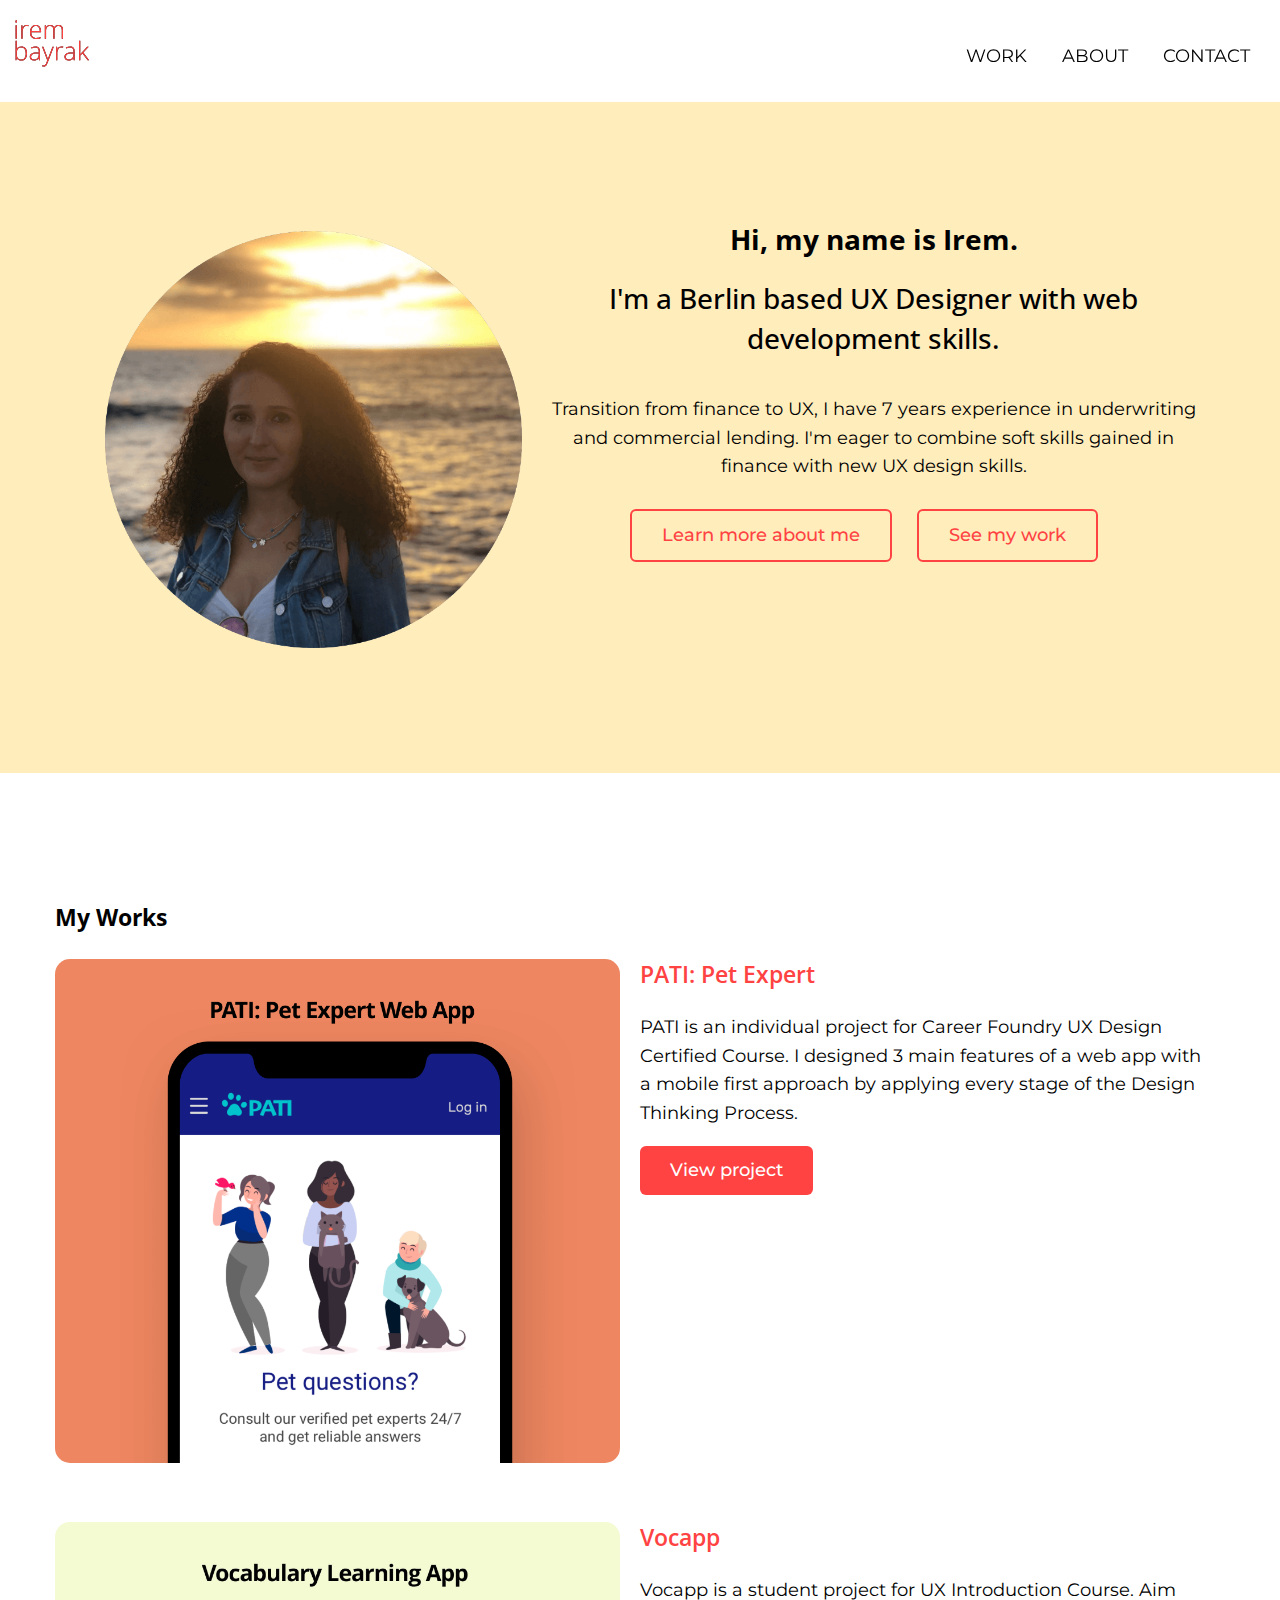
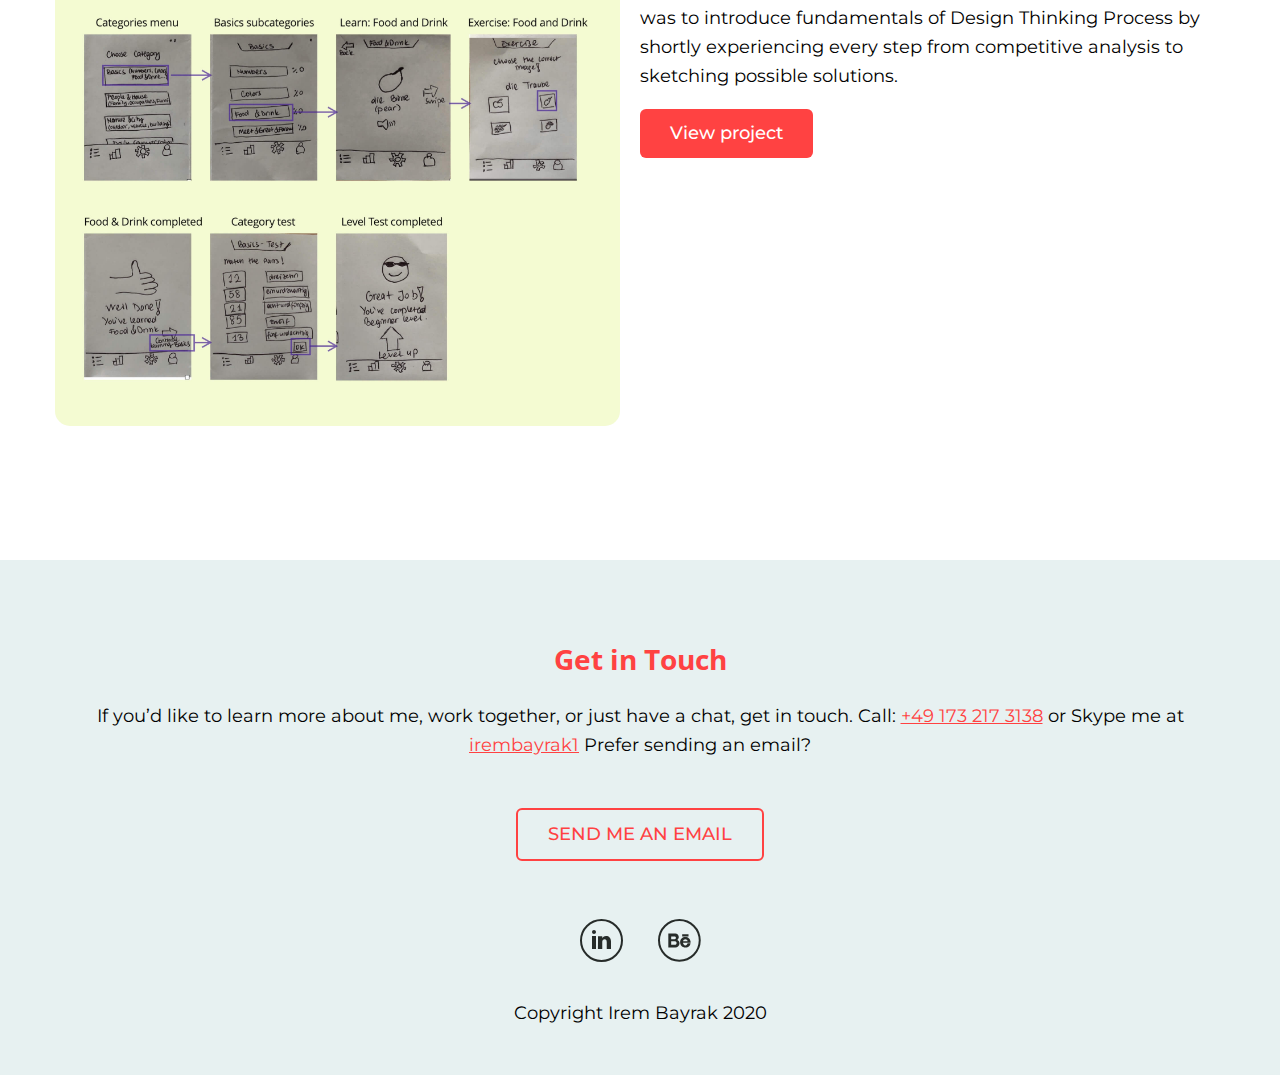
==== index.html @ acdd43b9 "copied files" ====
<!DOCTYPE html>
<html lang="en" dir="ltr">

<head>
  <meta charset="utf-8">
  <meta name="viewport" content="width=device-width, initial-scale=1">
  <title>IremBayrak UX/UI Designer Berlin</title>
  <link rel="stylesheet" type="text/css" href="css/normalize.css">
  <link rel="stylesheet" type="text/css" href="css/style.css">
  <link href="https://fonts.googleapis.com/css2?family=Montserrat:wght@400;500;600;700&family=Open+Sans:wght@400;600;700&display=swap" rel="stylesheet">
</head>

<body>
  <header id="header">
    <div class="container">
      <div class="navtoggle" id="myNavtoggle">
        <a href="index.html">
          <img class="logo" src="img/logo.svg" alt="Irem Bayrak">
        </a>
        <nav>
          <ul class="pullUp">
            <li><a href="index.html#work-section">Work</a></li>
            <li><a href="about.html">About</a></li>
            <li><a href="#contact" onclick="menuToggle()">Contact</a></li>
            <li class="hamburger" id="hamburger-1"><a href="javascript:void(0);" class="icon" onclick="menuToggle()">
                <span class="line"></span>
                <span class="line"></span>
                <span class="line"></span></a></li>
          </ul>
        </nav>
      </div>
    </div>
  </header>

  <main id="index">
    <!-- hero section -->
    <div id="hero">
      <div class="container">
        <div class="row">
          <div class="col-md-6 col-lg-5 col-xl-5">
            <img src="img/irembayrak.png" class="iremmainpage" alt="My Image">
          </div>
          <div class="row">
            <div class="col-md-6 col-lg-7 col-xl-7">
              <h1>Hi, my name is Irem. <span>I'm a Berlin based UX Designer with web development skills.</span></h1>
              <p> Transition from finance to UX, I have 7 years experience in underwriting and commercial lending. I'm eager to combine soft skills gained in finance with new UX design skills.</p>
              <div class=links>
                <a href="about.html" class="button links">Learn more about me</a>
                <a href="#work" class="button links">See my work</a>
              </div>
            </div>
          </div>
        </div>
      </div>
    </div>
    <!-- my works section -->
    <div id="work">
      <div class="container">
        <div id="work-section" class="anchor">
  <a name="target">&nbsp</a>
</div>
        <h2>My Works</h2>
        <div class="row">
          <div class="col-md-6 col-lg-6 col-xl-6">
            <a href="pati.html">
              <img src="img/pati/pati-mainpage.png" class="projectsmainpage" alt="PATI Project Image">
            </a>
          </div>
          <div class="col-md-6 col-lg-6 col-xl-6">
            <h3>PATI: Pet Expert</h3>
            <p>PATI is an individual project for Career Foundry UX Design Certified Course. I designed 3 main features of a web app with a mobile first approach by applying every stage of the Design Thinking Process.</p>
            <a href="pati.html" class="button">View project</a>
          </div>
        </div>
        <div class="row">
          <div class="col-md-6 col-lg-6 col-xl-6">
              <a href="vocapp.html" id="vocapp">
                <img src="img/vocapp/vocapp-mainpage.jpg" class="projectsmainpage" alt="Vocapp Image">
              </a>
          </div>
          <div class="col-md-6 col-lg-6 col-xl-6">
            <h3>Vocapp</h3>
            <p>Vocapp is a student project for UX Introduction Course. Aim was to introduce fundamentals of Design Thinking Process by shortly experiencing every step from competitive analysis to sketching possible solutions.</p>
            <a href="vocapp.html" class="button">View project</a>
          </div>
        </div>
      </div>
    </div>

  </main>

  <footer id="contact">
    <div class="container">
      <h2>Get in Touch</h2>
    </div>
    <div class="section">
      <div class="container">
        <p>
          If you’d like to learn more about me, work together, or just have a chat, get in touch.
          Call: <a href="tel:+491732173138">+49 173 217 3138</a> or Skype me at <a href="skype:irembayrak1">irembayrak1</a> Prefer sending an email?
        </p>
      </div>
    </div>
    <div class="section">
      <div class="container">
        <a href="mailto:irembayrak1@gmail.com" class="button contact">Send me an email</a>
      </div>
    </div>
    <div class="section">
      <div class="container">
        <ul>
          <li class="smicon"> <a href="https://www.linkedin.com/in/irembayrak/" target="_blank">
              <svg width="43px" height="43px" viewBox="0 0 43 43" version="1.1" xmlns="http://www.w3.org/2000/svg" xmlns:xlink="http://www.w3.org/1999/xlink">
                <!-- Generator: Sketch 64 (93537) - https://sketch.com -->
                <title>Group</title>
                <desc>Created with Sketch.</desc>
                <g id="website" stroke="none" stroke-width="1" fill="none" fill-rule="evenodd">
                  <g id="Mobile-home" transform="translate(-40.000000, -1422.000000)">
                    <rect id="Rectangle" fill="#E7F1F1" x="0" y="1234" width="320" height="310"></rect>
                    <g id="Group" transform="translate(41.000000, 1423.000000)">
                      <path d="M20.5,41 C9.17818769,41 0,31.8218123 0,20.5 C0,9.17818769 9.17818769,0 20.5,0 C31.8218123,0 41,9.17818769 41,20.5 C41,31.8218123 31.8218123,41 20.5,41 Z" id="Stroke-23" stroke="#272C2A" stroke-width="2"></path>
                      <path
                        d="M15,12 C15,13.1044776 14.1041266,14 12.9997739,14 C11.8958734,14 11,13.1044776 11,12 C11,10.8955224 11.8958734,10 12.9997739,10 C14.1041266,10 15,10.8955224 15,12 Z M11,29 L15,29 L15,16 L11,16 L11,29 Z M30,21.7161063 L30,29 L25.7413622,29 L25.7413622,22.2042885 C25.7413622,20.4978633 25.1266112,19.3327157 23.5842804,19.3327157 C22.4078255,19.3327157 21.7087941,20.1173467 21.3999314,20.876905 C21.287888,21.1482812 21.2591336,21.5253564 21.2591336,21.9063646 L21.2591336,29 L17,29 C17,29 17.0570132,17.4901108 17,16.2984155 L21.2591336,16.2984155 L21.2591336,18.0982491 C21.2502097,18.1129978 21.2383113,18.1262716 21.2303791,18.1400371 L21.2591336,18.1400371 L21.2591336,18.0982491 C21.8252994,17.2344666 22.8346808,16 25.0968652,16 C27.8989398,16 30,17.8155656 30,21.7161063 L30,21.7161063 Z"
                        id="in" fill="#272C2A"></path>
                    </g>
                  </g>
                </g>
              </svg>
            </a></li>
          <li class="smicon"> <a href="https://www.behance.net/rembayrak" target="_blank">
              <svg width="43px" height="43px" viewBox="0 0 43 43" version="1.1" xmlns="http://www.w3.org/2000/svg" xmlns:xlink="http://www.w3.org/1999/xlink">
                <!-- Generator: Sketch 64 (93537) - https://sketch.com -->
                <title>Group 3</title>
                <desc>Created with Sketch.</desc>
                <g id="website1" stroke="none" stroke-width="1" fill="none" fill-rule="evenodd">
                  <g id="Mobile-home1" transform="translate(-139.000000, -1422.000000)">
                    <rect id="Rectangle1" fill="#E7F1F1" x="0" y="1234" width="320" height="310"></rect>
                    <g id="Group-3" transform="translate(140.000000, 1423.000000)">
                      <path
                        d="M20.3660349,40.7320698 L20.3660349,40.7320698 C9.1182093,40.7320698 -3.19744231e-14,31.6143372 -3.19744231e-14,20.3665116 L-3.19744231e-14,20.3660349 C-3.19744231e-14,9.1182093 9.1182093,-4.26325641e-14 20.3665116,-4.26325641e-14 C31.6133837,-4.26325641e-14 40.731593,9.1182093 40.731593,20.3655581 L40.731593,20.3660349 C40.731593,31.6138605 31.6133837,40.7320698 20.3660349,40.7320698 Z"
                        id="Stroke-27" stroke="#272C2A" stroke-width="2"></path>
                      <path
                        d="M23.2760814,16.459593 C23.2274535,16.459593 23.1878837,16.4195465 23.1878837,16.3704419 L23.1878837,14.3652558 C23.1878837,14.3156744 23.2274535,14.2765814 23.2760814,14.2765814 L29.4303721,14.2765814 C29.479,14.2765814 29.5190465,14.3156744 29.5190465,14.3652558 L29.5190465,16.3704419 C29.5190465,16.4195465 29.479,16.459593 29.4303721,16.459593 L23.2760814,16.459593 Z M12.180814,19.148907 L15.5900116,19.148907 C15.9957209,19.148907 16.3766395,18.966314 16.6350349,18.6488023 C16.892,18.3327209 16.9911628,17.9222442 16.9077326,17.5203488 C16.7790116,16.9053488 16.1978605,16.459593 15.5237442,16.459593 L12.180814,16.459593 L12.180814,19.148907 Z M12.180814,24.6886744 L15.9337442,24.6886744 C16.3938023,24.6886744 16.8414651,24.4989302 17.1627907,24.1671163 C17.4736279,23.8457907 17.6376279,23.4286395 17.6233256,22.9924186 C17.5708837,21.3929419 15.9203953,21.3123721 15.5900116,21.3123721 L12.180814,21.3123721 L12.180814,24.6886744 Z M9.39805814,27.5596279 C9.34895349,27.5596279 9.30938372,27.5195814 9.30938372,27.4709535 L9.30938372,13.6768372 C9.30938372,13.6282093 9.34895349,13.5881628 9.39805814,13.5881628 L16.2979767,13.5881628 C18.2330814,13.5881628 19.8077674,15.1709535 19.8077674,17.1160698 C19.8077674,18.2435698 19.2561744,19.311 18.3322442,19.9731977 L18.2240233,20.0504302 L18.3465465,20.1023953 C19.6642674,20.6630465 20.5157326,21.9359535 20.5157326,23.3447326 C20.5157326,25.6683837 18.6235349,27.5596279 16.2984535,27.5596279 L9.39805814,27.5596279 Z M26.3634767,19.2485465 C25.2350233,19.2485465 24.3392209,20.0022791 24.1342209,21.1245349 L24.1180116,21.2122558 L28.5851047,21.2122558 L28.5660349,21.1216744 C28.3238488,19.9841628 27.4595116,19.2485465 26.3634767,19.2485465 Z M26.3634767,27.5596279 C23.3151744,27.5596279 21.1030814,25.3489651 21.1030814,22.3025698 C21.1030814,19.2685698 23.3151744,17.0669651 26.3634767,17.0669651 C29.398907,17.0669651 31.6024186,19.2685698 31.6024186,22.3025698 L31.6024186,22.7073256 L23.9778488,22.7073256 L23.9859535,22.7893256 C24.1346977,24.2891628 25.134907,25.3775698 26.3634767,25.3775698 C27.5157674,25.3775698 28.3057326,24.6629302 28.5879651,23.3642791 C28.5970233,23.3228023 28.6318256,23.2941977 28.6733023,23.2941977 L31.4055233,23.2941977 C31.4322209,23.2941977 31.4570116,23.306593 31.4741744,23.3275698 C31.491814,23.3490233 31.4984884,23.3757209 31.4927674,23.4024186 C31.1046977,25.298907 29.8994884,27.5596279 26.3634767,27.5596279 L26.3634767,27.5596279 Z"
                        id="Fill-28" fill="#272C2A"></path>
                    </g>
                  </g>
                </g>
              </svg>
            </a></li>
        </ul>
      </div>
    </div>
    <div>
      <p>Copyright Irem Bayrak 2020</p>
    </div>
  </footer>
  <script src="https://code.jquery.com/jquery-3.5.1.min.js" integrity="sha256-9/aliU8dGd2tb6OSsuzixeV4y/faTqgFtohetphbbj0=" crossorigin="anonymous"></script>
  <script src="js/scripts.js"></script>
</body>

</html>
---- css/style.css ----
/*
Colors used:
Logo-title (red): #FF4242;
Vocap project (light green): #F4FAD2;
Pati project (light green): #E3E2E8;
Get in touch background (light blue): #E7F1F1;
*/
* {
  box-sizing: border-box;
}

body {
  background-color: #ffffff;
  font-family: 'Montserrat', sans-serif;
  font-size: 16px;
  /* Sets the font size to 16px */
  font-weight: 400;
  /* Sets the font weight to 300 */
  line-height: 1.6;
  /* Sets the line-height to 1.6 * the font-size */
  color: #000000;
}

h1, h2, h3, h4 {
  line-height: 1.4;
  font-family: 'Open Sans', sans-serif;
}

h1 {
  font-size: 1.5625em;
  font-weight: 700;
}

h2 {
  font-size: 1.25em;
  font-weight: 700;
}

h3 {
  font-size: 1.25em;
  font-weight: 600;
}

h4 {
  font-size: 1em;
  font-weight: 600;
}

b {
  font-weight: 600;
}

img {
  width: 100%;
}

a {
  color: #ff4242;
}

a:visited {
  color: #ff4242;
}

a:hover, a:focus {
  color: #D50D0D;
}

a:active {
  color: #ff4242;
}

.button {
  display: inline-block;
  background-color: #ff4242;
  color: #ffffff !important;
  font-weight: 500;
  padding: 10px 30px;
  border-radius: 6px;
  /* width of the border, type, color */
  transition: 0.2s opacity;
  text-decoration: none;
  width: 100%;
  text-align: center;
}

.button:hover {
  opacity: 0.8;
  /* Reduces the opacity of the button to 80% */
  color: #ffffff;
}

.button.contact {
  background-color: transparent;
  color: #ff4242 !important;
  text-transform: uppercase;
  border: 2px solid #ff4242;
  transition: 0.2s color;
  margin: 30px 0;
}

.button.contact:hover {
  background-color: #ff4242;
  color: #ffffff !important;
}

/* Layout styling */
.container {
  padding: 0 15px;
}

.row {
  margin: 25px 0;
  /* 25px top and bottom, 0 left and right */
}

#work .row {
  padding-bottom: 25px;
}

.logo {
  max-width: 75px;
}

header {
  padding: 10px 0 4px;
  position: fixed;
  width: 100%;
  background: rgba(255, 255, 255, 0.9);
}

header .container {
  max-width: 1440px;
}

#index .container {
  max-width: 1200px;
}

#aboutmain .container {
  max-width: 1200px;
}

footer .container {
  max-width: 1200px;
}

nav>ul {
  list-style-type: none;
  padding: 0;
}

nav>ul>li>a {
  padding: 0 15px;
  text-transform: uppercase;
  text-decoration: none;
  font-weight: 400;
  color: #000000;
  border-bottom: 2px solid transparent;
}

nav>ul>li>a:visited {
  color: #000000;
}

nav>ul>li>a.active {
  border-bottom: 2px solid #FF4242;
}

#hero h1 {
  padding: 0.67em 0;
  text-align: center;
  margin: 0;
}

#hero p {
  font-size: 1em;
  text-align: center;
  font-family: 'Montserrat', sans-serif;
}

#hero span {
  display: block;
}

.links {
  text-align: center;
}

#work h3 {
  color: #ff4242;
}

main {
  padding-top: 85px;
}

h1, h2 {
  margin-top: 50px;
}

h3 {
  margin-top: 10px;
}

footer {
  background-color: #e7f1f1;
  text-align: center;
  padding: 30px 0;
  margin-top: 100px;
}

footer h2 {
  color: #ff4242;
  margin-top: 50px;
  font-size: 1.5625em;
}

footer ul {
  list-style-type: none;
  padding: 10px;
}

footer ul>li {
  display: inline-block;
  padding: 0 15px;
}

#aboutmain h1 {
  text-align: center;
  margin: 0.67em 0;
}

#aboutmain h2 {
  text-align: left;
  margin: 0.67em 0;
  margin-top: 50px;
}

.patiimg1 {
  background-color: #ee8761;
}

.patiimg1 img {
  width: 70%;
  padding: 50px 0;
  display: block;
  margin-left: auto;
  margin-right: auto;
}

.patimain h1, .patimain h2 {
  color: #151c83;
  margin-bottom: 25px;
}

.patimain ul {
  padding-left: 20px;
}

.patimain li {
  margin: 0 0 15px 0;
}

.vocappmain h1, .vocappmain h2 {
  color: #491f9e;
}

.vocappmain h4 {
  color: #4c5773;
}

.vocappmain ul {
  padding-left: 20px;
}

.vocappmain li {
  margin: 0 0 15px 0;
}

.download {
  font-size: 0.875em;
  padding-top: 25px;
  margin-bottom: 50px;
}

.download a {
  color: #c1307f;
}

.column-tools span {
  display: block;
  font-size: 16px;
  text-align: center;
}

.column-tools ul {
  list-style-type: none;
  padding: 0px;
}

.column-tools ul>li {
  float: left;
  width: 50%;
  padding: 0 5px;
  text-align: center;
  margin: 0 0 30px;
  list-style-type: none;
}

.column-tools svg {
  height: 50px;
  width: auto;
}

.vocappimage {
  background-color: #f4fad2
}

.competitors ul {
  list-style-type: none;
  padding: 0px;
}

.competitors ul>li {
  float: left;
  width: 33.333333%;
  padding: 10px;
  text-align: center;
  margin: 0 0 10px;
  list-style-type: none;
}

.competitors svg {
  height: 30px;
  width: auto;
}

.competitors img {
  max-width: 100px;
}

strong {
  /* design process sub headings, I gave strong instead of h4 etc. */
  padding-top: 40px;
  display: inline-block;
  /* I added this because padding-top overlapped with the p above the heading*/
}

.row::after, .competitors ul:after {
  content: "";
  clear: both;
  display: table;
}

@keyframes color-change {
  0% {
    fill: #fffdfc;
    transform: translate(0, 10px);
  }

  50% {
    fill: #ffd869;
  }

  100% {
    fill: #ff4500;
    transform: translate(100px, 200px);
  }
}

.sun {
  animation: 30s color-change infinite alternate linear;
}

@keyframes cloud-move {
  from {
    transform: translate(0, 50px);
  }

  to {
    transform: translate(100px, 50px);
  }
}

.cloud1 {
  animation: 10s cloud-move infinite alternate linear;
}

.cloud3 {
  animation: 10s cloud-move infinite alternate linear;
}

@keyframes cloud-move-reverse {
  from {
    transform: translate(0px, 43px);
  }

  to {
    transform: translate(-100px, 43px);
  }
}

.cloud2 {
  animation: 10s cloud-move-reverse infinite alternate linear;
}

.cloud4 {
  animation: 10s cloud-move-reverse infinite alternate linear;
}

.navtoggle li:not(:last-child) {
  display: none;
}

.navtoggle, .navtoggle.responsive {
  position: relative;
}

.navtoggle.responsive li {
  display: block;
}

.navtoggle li .icon {
  position: absolute;
  right: 0;
  top: 10px;
  font-size: 20px;
}

nav>ul {
  list-style-type: none;
  padding: 0;
}

.navtoggle.responsive nav {
  padding: 24px 0 0;
}

.navtoggle.responsive li {
  display: block;
  text-align: center;
  padding: 10px 0;
  border-top: 1px solid #d8d8d8;
}

.navtoggle.responsive li:last-child {
  padding: 0 0 10px;
}

.hamburger .line {
  width: 30px;
  height: 2px;
  background-color: #000;
  display: block;
  margin: 6px auto;
  -webkit-transition: all 0.3s ease-in-out;
  -o-transition: all 0.3s ease-in-out;
  transition: all 0.3s ease-in-out;
}

.hamburger:hover {
  cursor: pointer;
}

#hamburger-1.is-active .line:nth-child(2) {
  opacity: 0;
}

#hamburger-1.is-active .line:nth-child(1) {
  -webkit-transform: translateY(8px) rotate(45deg);
  -ms-transform: translateY(8px) rotate(45deg);
  -o-transform: translateY(8px) rotate(45deg);
  transform: translateY(8px) rotate(45deg);
}

#hamburger-1.is-active .line:nth-child(3) {
  -webkit-transform: translateY(-8px) rotate(-45deg);
  -ms-transform: translateY(-8px) rotate(-45deg);
  -o-transform: translateY(-8px) rotate(-45deg);
  transform: translateY(-8px) rotate(-45deg);
}

#userflowcont img {
  padding-top: 50px;
}

.patiimages {
  padding-top: 30px;
}

#userinterface {
  background-color: #e3e2e8;
  padding: 80px 0 50px 0;
  margin-top: 50px;
}

#userinterface h2 {
  margin: 20px 0 30px 0;
}

#whatispati {
  margin-top: 100px;
  padding: 50px 0;
  background-image: linear-gradient(to bottom, #0b1065, #151c83);
}

#whatispati h3 {
  color: #ffffff;
  padding-top: 30px;
}

#whatispati p {
  color: #e3e2e8;
  max-width: 500px;
}

#problem {
  background-color: #e3e2e8;
  padding: 10px 0 50px 0;
  margin-top: 100px;
}

.flow {
  margin-top: 30px;
}

#flow2 {
  padding-top: 50px;
}

.wireframes {
  margin-top: 50px;
  padding: 50px 0;
  background-image: linear-gradient(to bottom, #A7B0C0, #B7C0D0);
}

.morespace {
  margin-top: 50px;
}

.smicon:hover {
  transform: translateY(-4px);
  transition: 0.3s;
}

.prototype {
  text-align: center;
  background-color: #e3e2e8;
}

.button.prototype {
  color: #151c83 !important;
  transition: 0.1s color ease-in-out;
  padding: 20px 100px;
  margin-bottom: 50px;
  background-color: transparent;
  border: 2px solid #151c83;
}

.button.prototype:hover {
  background-color: #151c83;
  color: #ffffff !important;
}

.prototype {
  text-align: center;
  background-color: #e3e2e8;
}

.button.links {
  background-color: transparent;
  color: #ff4242 !important;
  border: 2px solid #ff4242;
  transition: 0.2s color;
  margin: 10px 20px 10px 0;
}

.button.links:hover {
  background-color: #ff4242;
  color: #ffffff !important;
}

#hero {
  padding: 10px 0;
  background-color: #ffedbc;
}

#hero span {
  display: block;
  margin-top: 20px;
  font-weight: 500;
}

#hero img {
  display: block;
  margin-left: auto;
  margin-right: auto;
  width: 50%;
  margin-top: 30px;
}

.projectsmainpage {
  border-radius: 15px;
}

.projectsmainpage:hover {
  opacity: 80%
}

.anchor {
  margin-top: -101px;
}

#work h2 {
  margin-top: 201px;
}

.oval {
  background: #F9DBCF;
  margin: auto;
  width: 75px;
  height: 75px;
  border-radius: 50%;
  display: flex;
  align-items: center;
  justify-content: center;
}

.oval span {
  font-size: 24px;
  font-weight: 700;
  width: auto;
  display: block;
  font-family: 'Open Sans', sans-serif;
}

.userinsight-text span {
  font-family: 'Open Sans', sans-serif;
  font-size: 16px;
  color: #EE8761;
  font-weight: 700;
  display: flex;
  height: 75px;
  margin: auto;
  align-items: center;
  justify-content: center;
}

.userinsight .insight {
  float: left;
  width: 50%;
  text-align: center;
  list-style-type: none;
  margin: 0 0px;
}

.userinsight .proximity {
    width: 100%;
}

.userinsight {
  margin-top: 50px;
}

.userinsight .proximity {
  float: right;
}

.userinsight .margintop {
  margin-top: 40px;
}

.userinsight p {
  font-size: 14px;
  width: auto;
  margin: auto;
  margin-top: 10px;
  max-width: 200px;
}


/* ==============================
Medium devices (640px and larger)
================================= */
@media only screen and (min-width: 640px) {
  header {
    text-align: unset;
    padding: 20px 0 13px;
  }

  .userinsight .insight {
    float: left;
    width: 20%;
    text-align: center;
    list-style-type: none;
  }

  .userinsight {
    list-style-type: none;
    padding: 0px;
  }

  .userinsight p {
    font-size: 14px;
    max-width: 150px;
    margin: auto;
    margin-top: 10px;
  }

  .userinsight .margintop {
    margin-top: 0px;
  }

  .row::after, .userinsight:after {
    content: "";
    clear: both;
    display: table;
  }

  nav {
    width: auto;
    float: right;
    margin-top: 4px;
  }

  body {
    font-size: 18px;
  }

  .col-md-6 {
    width: 50%;
  }

  [class*="col-"] {
    float: left;
    padding-right: 20px;
  }

  .row::after {
    content: "";
    clear: both;
    display: table;
  }

  #about-page h3 {
    margin-top: 0;
  }

  #work h3 {
    margin-top: 0;
  }

  .column-tools ul>li {
    float: left;
    width: 16.66666%;
    padding: 0 10px;
    text-align: center;
    margin: 20px 0 30px 0;
    list-style-type: none;
  }

  #aboutmain img {
    display: block;
    margin-left: auto;
    margin-right: auto;
    width: 30%;
    margin-top: 30px;
  }

  #aboutmain h2 {
    padding-top: 0px;
    font-size: 1.5625em;
  }

  .row.tools {
    padding: 0 0 0 40px;
  }

  .button {
    padding: 10px 30px;
    width: auto;
  }

  nav>ul>li {
    display: inline-block;
  }

  nav li {
    position: relative;
  }

  .navtoggle li:not(:last-child) {
    display: inline-block;
  }

  .navtoggle li:last-child {
    display: none;
  }

  nav>ul {
    margin: 1em 0;
  }

  .competitors ul>li {
    float: left;
    width: 20%;
    padding: 10px;
    text-align: left;
    margin: 0 0 10px;
    list-style-type: none;
  }

  .vocappimages {
    max-width: 800px;
  }

  .patiimages {
    max-width: 800px;
  }

  ul.pullUp a:before {
    position: absolute;
    width: 100%;
    height: 0px;
    left: 0px;
    bottom: 0px;
    content: '';
    background: #ff4242;
    opacity: 70%;
    transition: all 0.3s;
  }

  ul.pullUp a:hover:before {
    opacity: 30%;
    height: 100%;
  }

  .navtoggle.responsive li {
    padding: 0;
    border: 0;
  }

  /*I added code below because when contact link is clicked, nav links slipped 24px below*/
  .navtoggle.responsive nav {
    padding: 0;
  }

  #hero img {
    width: 100%;
    margin-left: auto;
    margin-right: auto;
  }

  #hero {
    padding: 75px 0;
  }

  h1, h2 {
    margin-top: 100px;
  }

  h3 {
    margin-top: 50px;
  }

  #whatispati h3 {
    padding-left: 100px;
  }

  #whatispati p {
    padding-left: 100px;
  }

  #aboutmain h2 {
    margin: 20px 0 0 40px;
  }
}

/* ==============================
Large devices (1024px or larger)
================================= */
@media only screen and (min-width: 1024px) {
  main {
    padding-top: 101px;
  }

  .col-lg-7 {
    width: 58.333333%;
  }

  .col-lg-5 {
    width: 41.666666%;
  }

  .container {
    max-width: 960px;
    margin-left: auto;
    margin-right: auto;
  }

  div.col-md-6.col-lg-5 {
    padding-left: 50px;
  }
}

/* ==============================
X-large devices (1440px or larger)
================================= */
@media only screen and (min-width: 1440px) {
  .col-xl-8 {
    width: 66.66666%;
  }

  .col-xl-4 {
    width: 33.33333%;
  }
}
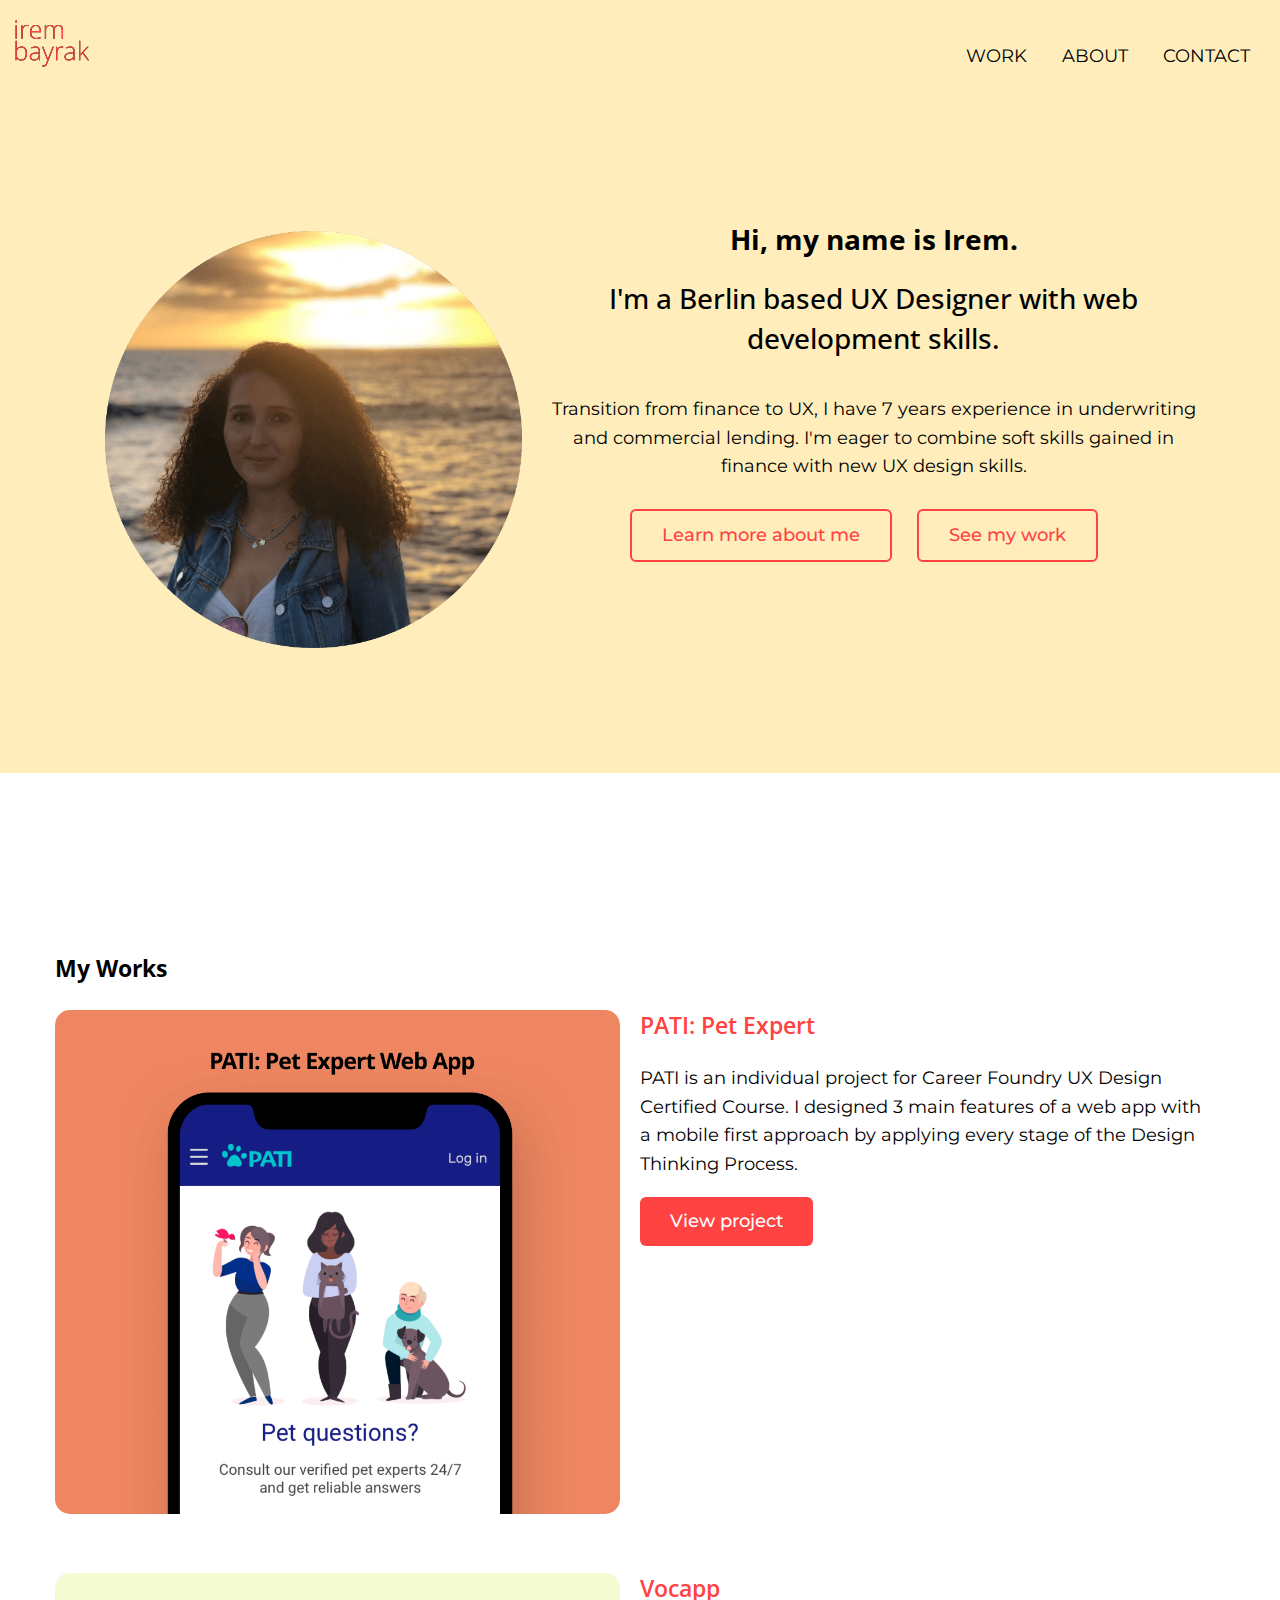
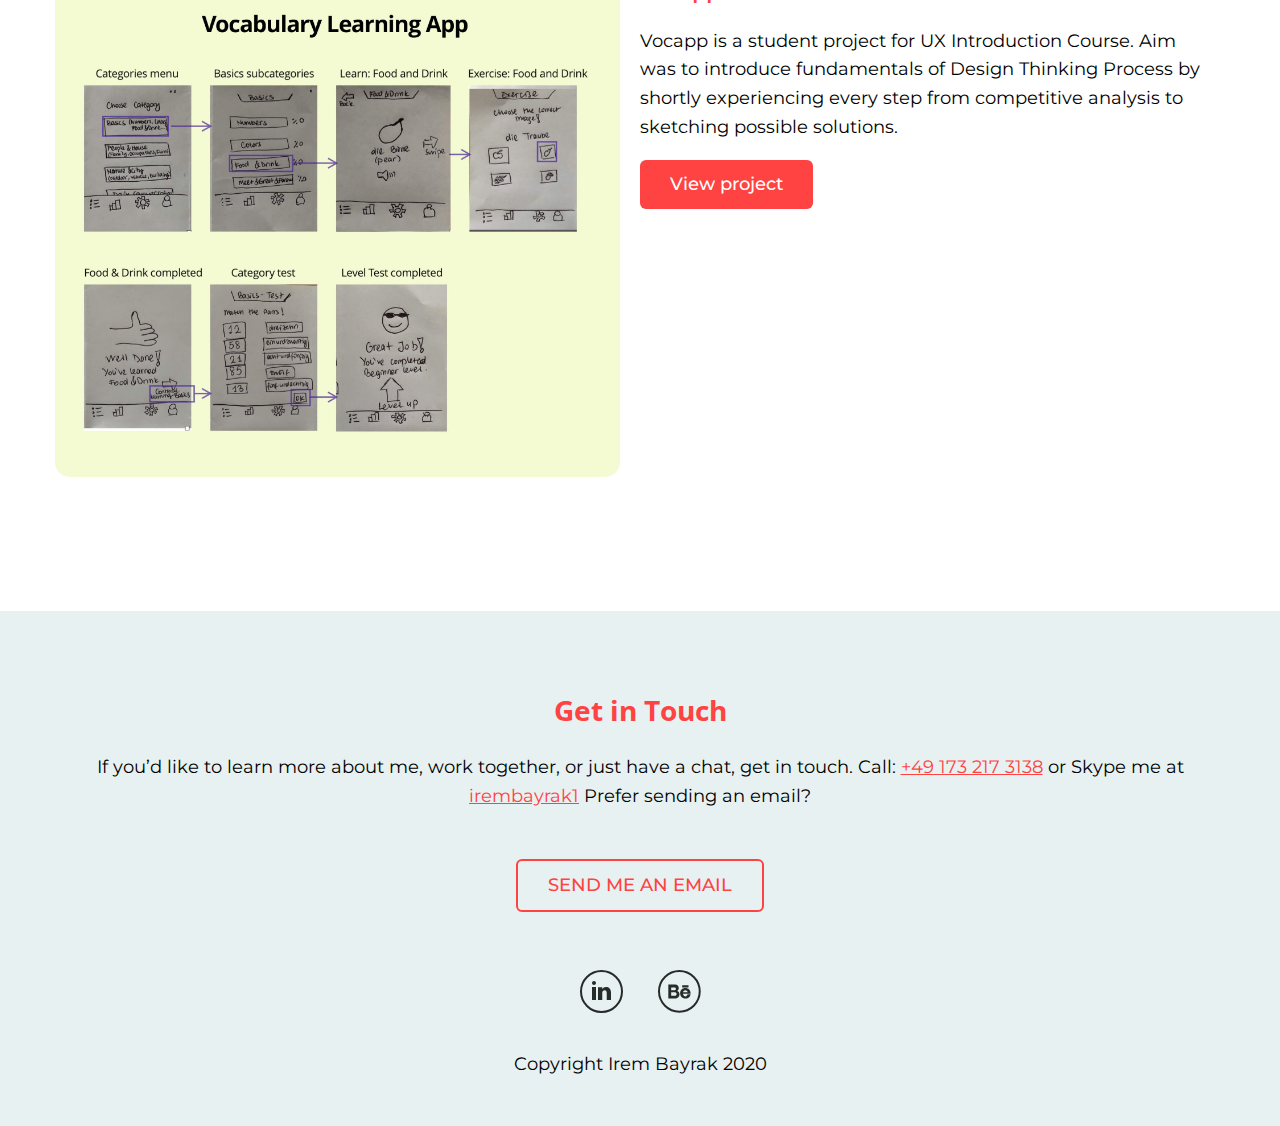
==== commit 311a2617: "header styling" ====
--- a/index.html
+++ b/index.html
@@ -11,7 +11,7 @@
 </head>
 
 <body>
-  <header id="header">
+  <header id="navbar">
     <div class="container">
       <div class="navtoggle" id="myNavtoggle">
         <a href="index.html">
--- a/css/style.css
+++ b/css/style.css
@@ -104,6 +104,18 @@
   color: #ffffff !important;
 }
 
+#about-navbar {
+  background-color: white;
+}
+
+#pati-navbar {
+  background-color: #ee8761;
+}
+
+#vocapp-navbar {
+  background-color: #F4FAD2;
+}
+
 /* Layout styling */
 .container {
   padding: 0 15px;
@@ -126,7 +138,7 @@
   padding: 10px 0 4px;
   position: fixed;
   width: 100%;
-  background: rgba(255, 255, 255, 0.9);
+  background-color: #ffedbc;
 }
 
 header .container {
@@ -608,12 +620,8 @@
   opacity: 80%
 }
 
-.anchor {
-  margin-top: -101px;
-}
-
 #work h2 {
-  margin-top: 201px;
+  margin-top: 151px;
 }
 
 .oval {
@@ -689,6 +697,7 @@
     padding: 20px 0 13px;
   }
 
+
   .userinsight .insight {
     float: left;
     width: 20%;
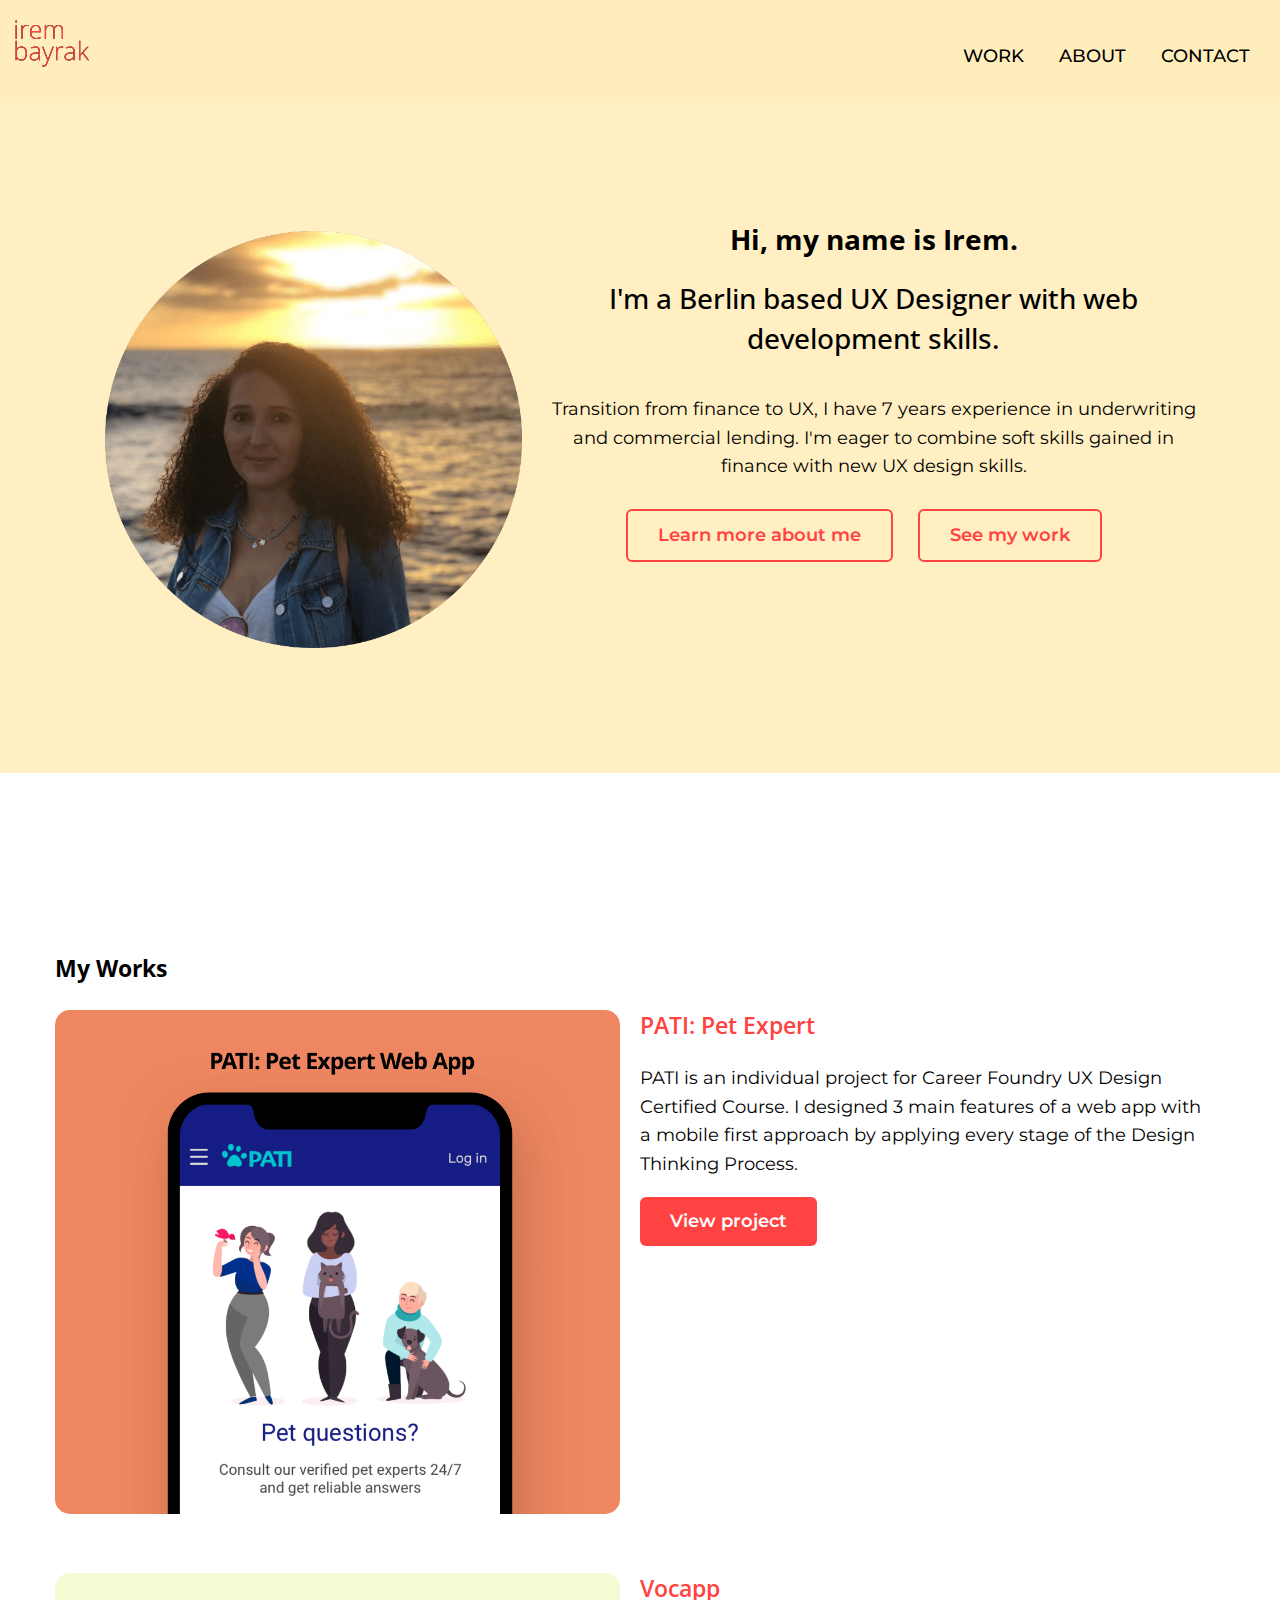
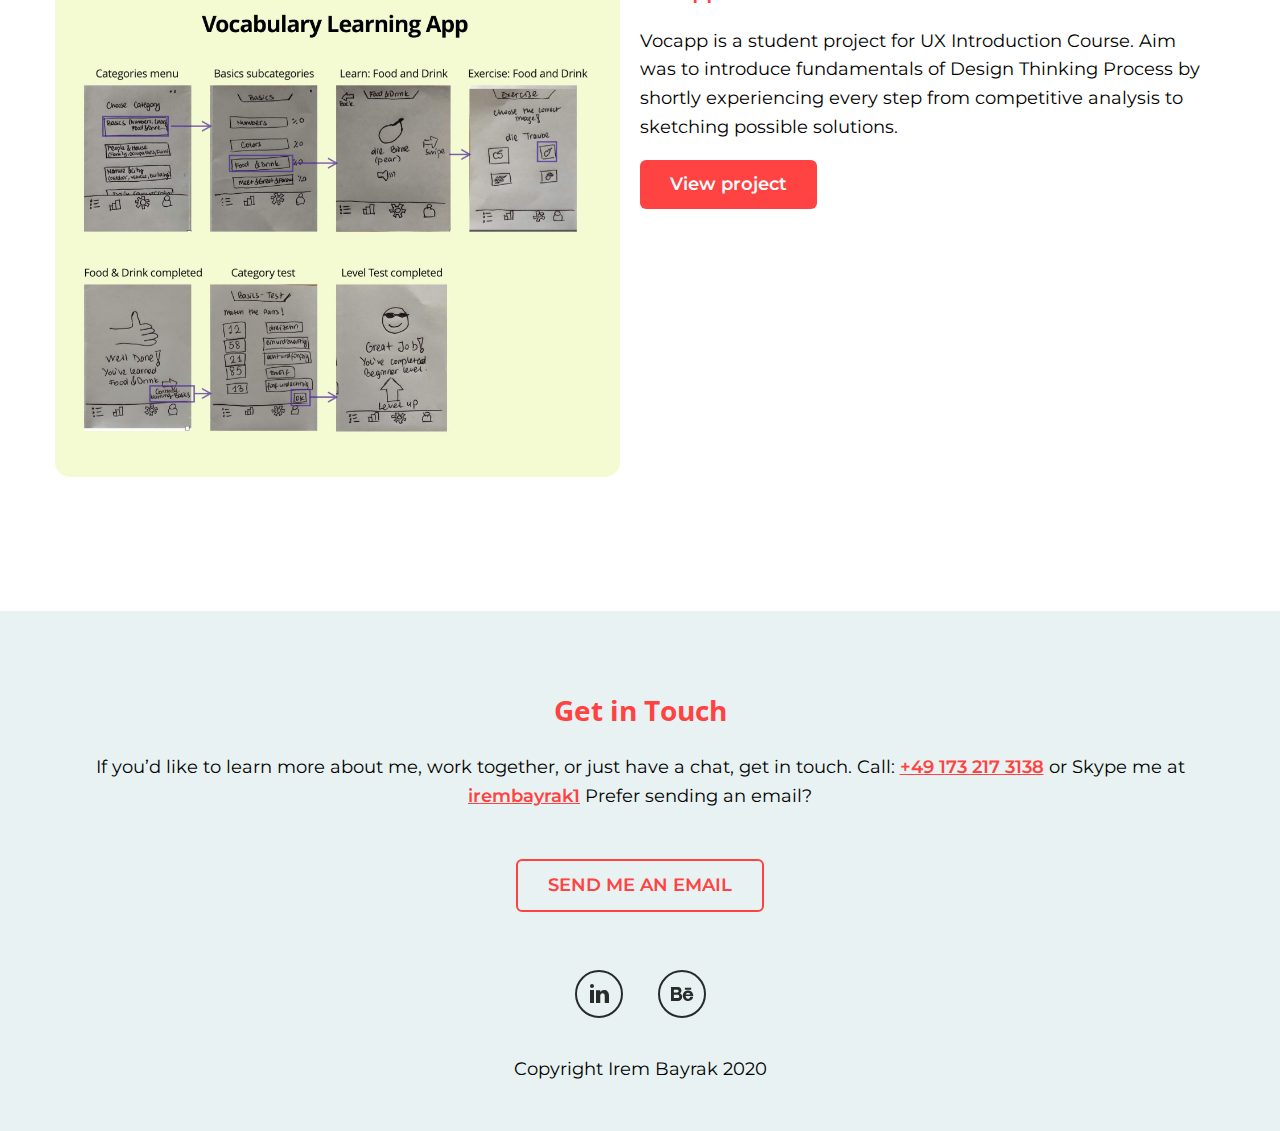
==== commit a714c48d: "cleaning code" ====
--- a/index.html
+++ b/index.html
@@ -19,7 +19,7 @@
         </a>
         <nav>
           <ul class="pullUp">
-            <li><a href="index.html#work-section">Work</a></li>
+            <li><a href="index.html#work-section" onclick="menuToggle()">Work</a></li>
             <li><a href="about.html">About</a></li>
             <li><a href="#contact" onclick="menuToggle()">Contact</a></li>
             <li class="hamburger" id="hamburger-1"><a href="javascript:void(0);" class="icon" onclick="menuToggle()">
@@ -57,28 +57,28 @@
     <div id="work">
       <div class="container">
         <div id="work-section" class="anchor">
-  <a name="target">&nbsp</a>
-</div>
+          <a name="target">&nbsp;</a>
+        </div>
         <h2>My Works</h2>
         <div class="row">
-          <div class="col-md-6 col-lg-6 col-xl-6">
+          <div class="col-md-6">
             <a href="pati.html">
               <img src="img/pati/pati-mainpage.png" class="projectsmainpage" alt="PATI Project Image">
             </a>
           </div>
-          <div class="col-md-6 col-lg-6 col-xl-6">
+          <div class="col-md-6">
             <h3>PATI: Pet Expert</h3>
             <p>PATI is an individual project for Career Foundry UX Design Certified Course. I designed 3 main features of a web app with a mobile first approach by applying every stage of the Design Thinking Process.</p>
             <a href="pati.html" class="button">View project</a>
           </div>
         </div>
         <div class="row">
-          <div class="col-md-6 col-lg-6 col-xl-6">
-              <a href="vocapp.html" id="vocapp">
-                <img src="img/vocapp/vocapp-mainpage.jpg" class="projectsmainpage" alt="Vocapp Image">
-              </a>
+          <div class="col-md-6">
+            <a href="vocapp.html" id="vocapp">
+              <img src="img/vocapp/vocapp-mainpage.jpg" class="projectsmainpage" alt="Vocapp Image">
+            </a>
           </div>
-          <div class="col-md-6 col-lg-6 col-xl-6">
+          <div class="col-md-6">
             <h3>Vocapp</h3>
             <p>Vocapp is a student project for UX Introduction Course. Aim was to introduce fundamentals of Design Thinking Process by shortly experiencing every step from competitive analysis to sketching possible solutions.</p>
             <a href="vocapp.html" class="button">View project</a>
@@ -110,42 +110,11 @@
       <div class="container">
         <ul>
           <li class="smicon"> <a href="https://www.linkedin.com/in/irembayrak/" target="_blank">
-              <svg width="43px" height="43px" viewBox="0 0 43 43" version="1.1" xmlns="http://www.w3.org/2000/svg" xmlns:xlink="http://www.w3.org/1999/xlink">
-                <!-- Generator: Sketch 64 (93537) - https://sketch.com -->
-                <title>Group</title>
-                <desc>Created with Sketch.</desc>
-                <g id="website" stroke="none" stroke-width="1" fill="none" fill-rule="evenodd">
-                  <g id="Mobile-home" transform="translate(-40.000000, -1422.000000)">
-                    <rect id="Rectangle" fill="#E7F1F1" x="0" y="1234" width="320" height="310"></rect>
-                    <g id="Group" transform="translate(41.000000, 1423.000000)">
-                      <path d="M20.5,41 C9.17818769,41 0,31.8218123 0,20.5 C0,9.17818769 9.17818769,0 20.5,0 C31.8218123,0 41,9.17818769 41,20.5 C41,31.8218123 31.8218123,41 20.5,41 Z" id="Stroke-23" stroke="#272C2A" stroke-width="2"></path>
-                      <path
-                        d="M15,12 C15,13.1044776 14.1041266,14 12.9997739,14 C11.8958734,14 11,13.1044776 11,12 C11,10.8955224 11.8958734,10 12.9997739,10 C14.1041266,10 15,10.8955224 15,12 Z M11,29 L15,29 L15,16 L11,16 L11,29 Z M30,21.7161063 L30,29 L25.7413622,29 L25.7413622,22.2042885 C25.7413622,20.4978633 25.1266112,19.3327157 23.5842804,19.3327157 C22.4078255,19.3327157 21.7087941,20.1173467 21.3999314,20.876905 C21.287888,21.1482812 21.2591336,21.5253564 21.2591336,21.9063646 L21.2591336,29 L17,29 C17,29 17.0570132,17.4901108 17,16.2984155 L21.2591336,16.2984155 L21.2591336,18.0982491 C21.2502097,18.1129978 21.2383113,18.1262716 21.2303791,18.1400371 L21.2591336,18.1400371 L21.2591336,18.0982491 C21.8252994,17.2344666 22.8346808,16 25.0968652,16 C27.8989398,16 30,17.8155656 30,21.7161063 L30,21.7161063 Z"
-                        id="in" fill="#272C2A"></path>
-                    </g>
-                  </g>
-                </g>
-              </svg>
+          <img src="img/linkedin.svg" alt="linkedin">
             </a></li>
-          <li class="smicon"> <a href="https://www.behance.net/rembayrak" target="_blank">
-              <svg width="43px" height="43px" viewBox="0 0 43 43" version="1.1" xmlns="http://www.w3.org/2000/svg" xmlns:xlink="http://www.w3.org/1999/xlink">
-                <!-- Generator: Sketch 64 (93537) - https://sketch.com -->
-                <title>Group 3</title>
-                <desc>Created with Sketch.</desc>
-                <g id="website1" stroke="none" stroke-width="1" fill="none" fill-rule="evenodd">
-                  <g id="Mobile-home1" transform="translate(-139.000000, -1422.000000)">
-                    <rect id="Rectangle1" fill="#E7F1F1" x="0" y="1234" width="320" height="310"></rect>
-                    <g id="Group-3" transform="translate(140.000000, 1423.000000)">
-                      <path
-                        d="M20.3660349,40.7320698 L20.3660349,40.7320698 C9.1182093,40.7320698 -3.19744231e-14,31.6143372 -3.19744231e-14,20.3665116 L-3.19744231e-14,20.3660349 C-3.19744231e-14,9.1182093 9.1182093,-4.26325641e-14 20.3665116,-4.26325641e-14 C31.6133837,-4.26325641e-14 40.731593,9.1182093 40.731593,20.3655581 L40.731593,20.3660349 C40.731593,31.6138605 31.6133837,40.7320698 20.3660349,40.7320698 Z"
-                        id="Stroke-27" stroke="#272C2A" stroke-width="2"></path>
-                      <path
-                        d="M23.2760814,16.459593 C23.2274535,16.459593 23.1878837,16.4195465 23.1878837,16.3704419 L23.1878837,14.3652558 C23.1878837,14.3156744 23.2274535,14.2765814 23.2760814,14.2765814 L29.4303721,14.2765814 C29.479,14.2765814 29.5190465,14.3156744 29.5190465,14.3652558 L29.5190465,16.3704419 C29.5190465,16.4195465 29.479,16.459593 29.4303721,16.459593 L23.2760814,16.459593 Z M12.180814,19.148907 L15.5900116,19.148907 C15.9957209,19.148907 16.3766395,18.966314 16.6350349,18.6488023 C16.892,18.3327209 16.9911628,17.9222442 16.9077326,17.5203488 C16.7790116,16.9053488 16.1978605,16.459593 15.5237442,16.459593 L12.180814,16.459593 L12.180814,19.148907 Z M12.180814,24.6886744 L15.9337442,24.6886744 C16.3938023,24.6886744 16.8414651,24.4989302 17.1627907,24.1671163 C17.4736279,23.8457907 17.6376279,23.4286395 17.6233256,22.9924186 C17.5708837,21.3929419 15.9203953,21.3123721 15.5900116,21.3123721 L12.180814,21.3123721 L12.180814,24.6886744 Z M9.39805814,27.5596279 C9.34895349,27.5596279 9.30938372,27.5195814 9.30938372,27.4709535 L9.30938372,13.6768372 C9.30938372,13.6282093 9.34895349,13.5881628 9.39805814,13.5881628 L16.2979767,13.5881628 C18.2330814,13.5881628 19.8077674,15.1709535 19.8077674,17.1160698 C19.8077674,18.2435698 19.2561744,19.311 18.3322442,19.9731977 L18.2240233,20.0504302 L18.3465465,20.1023953 C19.6642674,20.6630465 20.5157326,21.9359535 20.5157326,23.3447326 C20.5157326,25.6683837 18.6235349,27.5596279 16.2984535,27.5596279 L9.39805814,27.5596279 Z M26.3634767,19.2485465 C25.2350233,19.2485465 24.3392209,20.0022791 24.1342209,21.1245349 L24.1180116,21.2122558 L28.5851047,21.2122558 L28.5660349,21.1216744 C28.3238488,19.9841628 27.4595116,19.2485465 26.3634767,19.2485465 Z M26.3634767,27.5596279 C23.3151744,27.5596279 21.1030814,25.3489651 21.1030814,22.3025698 C21.1030814,19.2685698 23.3151744,17.0669651 26.3634767,17.0669651 C29.398907,17.0669651 31.6024186,19.2685698 31.6024186,22.3025698 L31.6024186,22.7073256 L23.9778488,22.7073256 L23.9859535,22.7893256 C24.1346977,24.2891628 25.134907,25.3775698 26.3634767,25.3775698 C27.5157674,25.3775698 28.3057326,24.6629302 28.5879651,23.3642791 C28.5970233,23.3228023 28.6318256,23.2941977 28.6733023,23.2941977 L31.4055233,23.2941977 C31.4322209,23.2941977 31.4570116,23.306593 31.4741744,23.3275698 C31.491814,23.3490233 31.4984884,23.3757209 31.4927674,23.4024186 C31.1046977,25.298907 29.8994884,27.5596279 26.3634767,27.5596279 L26.3634767,27.5596279 Z"
-                        id="Fill-28" fill="#272C2A"></path>
-                    </g>
-                  </g>
-                </g>
-              </svg>
+          <li class="smicon">
+            <a href="https://www.behance.net/rembayrak" target="_blank">
+              <img src="img/behance.svg" alt="behance">
             </a></li>
         </ul>
       </div>
--- a/css/style.css
+++ b/css/style.css
@@ -2,8 +2,8 @@
 Colors used:
 Logo-title (red): #FF4242;
 Vocap project (light green): #F4FAD2;
-Pati project (light green): #E3E2E8;
-Get in touch background (light blue): #E7F1F1;
+Pati project (orange): #EE8761;
+Footer (light blue): #E8F2F2;
 */
 * {
   box-sizing: border-box;
@@ -56,6 +56,7 @@
 
 a {
   color: #ff4242;
+  font-weight: 600;
 }
 
 a:visited {
@@ -74,7 +75,7 @@
   display: inline-block;
   background-color: #ff4242;
   color: #ffffff !important;
-  font-weight: 500;
+  font-weight: 600;
   padding: 10px 30px;
   border-radius: 6px;
   /* width of the border, type, color */
@@ -166,7 +167,7 @@
   padding: 0 15px;
   text-transform: uppercase;
   text-decoration: none;
-  font-weight: 400;
+  font-weight: 500;
   color: #000000;
   border-bottom: 2px solid transparent;
 }
@@ -216,7 +217,7 @@
 }
 
 footer {
-  background-color: #e7f1f1;
+  background-color: #E8F2F2;
   text-align: center;
   padding: 30px 0;
   margin-top: 100px;
@@ -320,7 +321,7 @@
   list-style-type: none;
 }
 
-.column-tools svg {
+.column-tools img {
   height: 50px;
   width: auto;
 }
@@ -363,62 +364,6 @@
   content: "";
   clear: both;
   display: table;
-}
-
-@keyframes color-change {
-  0% {
-    fill: #fffdfc;
-    transform: translate(0, 10px);
-  }
-
-  50% {
-    fill: #ffd869;
-  }
-
-  100% {
-    fill: #ff4500;
-    transform: translate(100px, 200px);
-  }
-}
-
-.sun {
-  animation: 30s color-change infinite alternate linear;
-}
-
-@keyframes cloud-move {
-  from {
-    transform: translate(0, 50px);
-  }
-
-  to {
-    transform: translate(100px, 50px);
-  }
-}
-
-.cloud1 {
-  animation: 10s cloud-move infinite alternate linear;
-}
-
-.cloud3 {
-  animation: 10s cloud-move infinite alternate linear;
-}
-
-@keyframes cloud-move-reverse {
-  from {
-    transform: translate(0px, 43px);
-  }
-
-  to {
-    transform: translate(-100px, 43px);
-  }
-}
-
-.cloud2 {
-  animation: 10s cloud-move-reverse infinite alternate linear;
-}
-
-.cloud4 {
-  animation: 10s cloud-move-reverse infinite alternate linear;
 }
 
 .navtoggle li:not(:last-child) {
@@ -493,7 +438,7 @@
   transform: translateY(-8px) rotate(-45deg);
 }
 
-#userflowcont img {
+.userflowcont img {
   padding-top: 50px;
 }
 
@@ -564,9 +509,10 @@
 .button.prototype {
   color: #151c83 !important;
   transition: 0.1s color ease-in-out;
-  padding: 20px 100px;
+  padding: 10px 100px;
   margin-bottom: 50px;
   background-color: transparent;
+  text-transform: uppercase;
   border: 2px solid #151c83;
 }
 
@@ -595,7 +541,7 @@
 
 #hero {
   padding: 10px 0;
-  background-color: #ffedbc;
+  background-color: #ffefc2;
 }
 
 #hero span {
@@ -664,7 +610,7 @@
 }
 
 .userinsight .proximity {
-    width: 100%;
+  width: 100%;
 }
 
 .userinsight {
@@ -686,7 +632,6 @@
   margin-top: 10px;
   max-width: 200px;
 }
-
 
 /* ==============================
 Medium devices (640px and larger)
@@ -696,7 +641,6 @@
     text-align: unset;
     padding: 20px 0 13px;
   }
-
 
   .userinsight .insight {
     float: left;
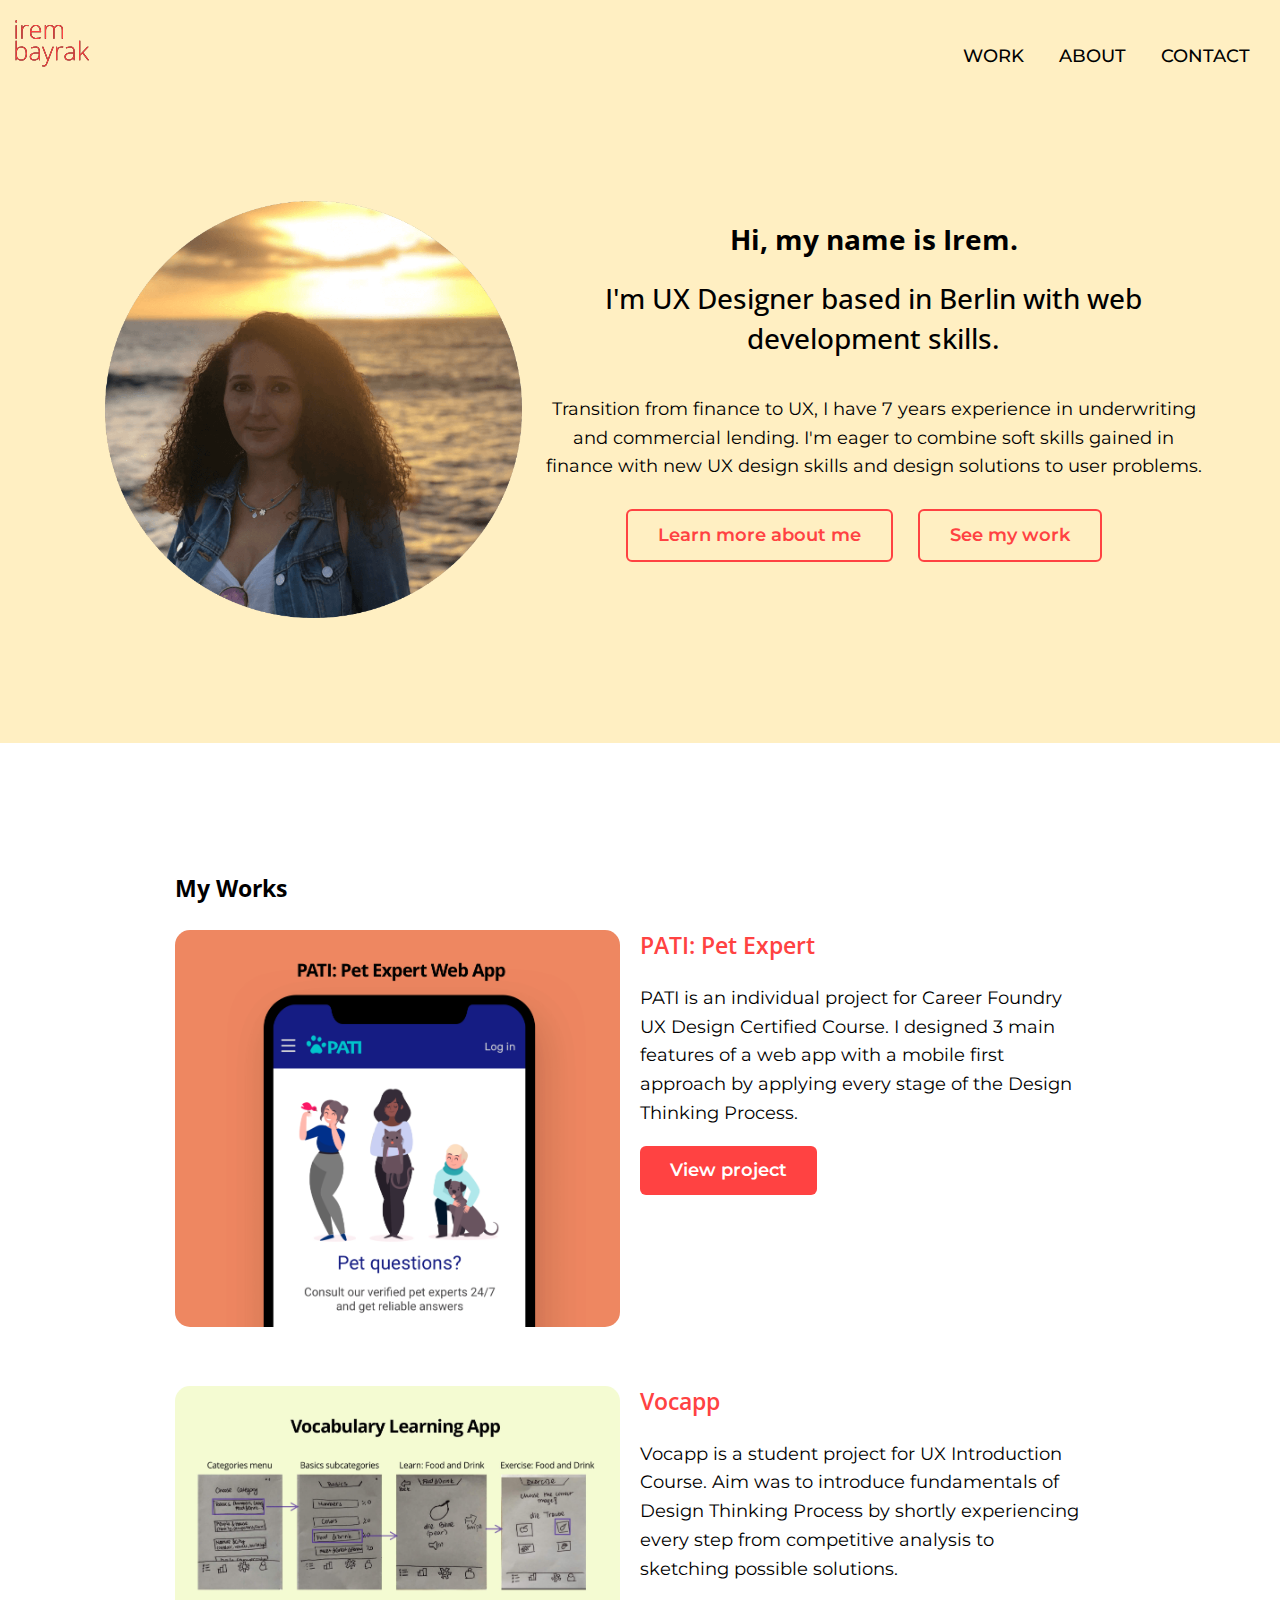
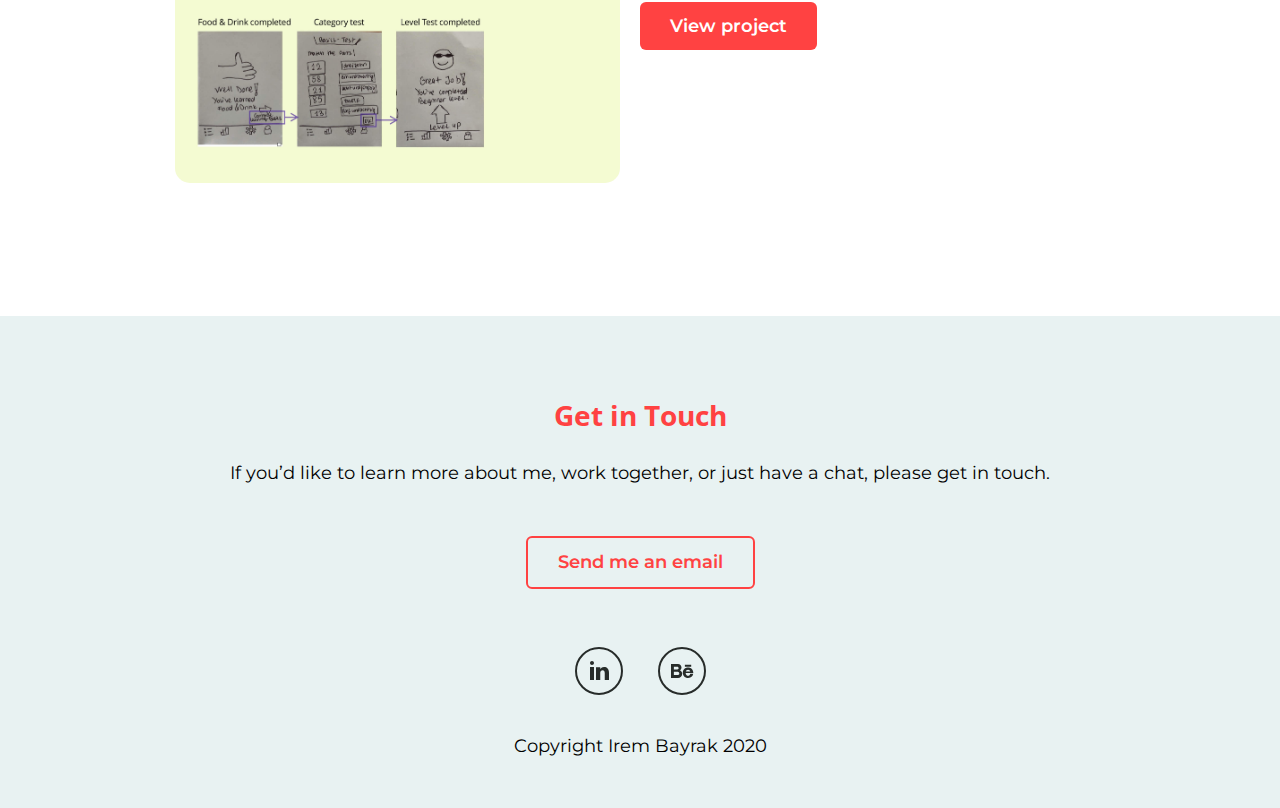
==== commit d5cef6d2: "refine" ====
--- a/index.html
+++ b/index.html
@@ -42,8 +42,8 @@
           </div>
           <div class="row">
             <div class="col-md-6 col-lg-7 col-xl-7">
-              <h1>Hi, my name is Irem. <span>I'm a Berlin based UX Designer with web development skills.</span></h1>
-              <p> Transition from finance to UX, I have 7 years experience in underwriting and commercial lending. I'm eager to combine soft skills gained in finance with new UX design skills.</p>
+              <h1>Hi, my name is Irem. <span>I'm UX Designer based in Berlin with web development skills.</span></h1>
+              <p> Transition from finance to UX, I have 7 years experience in underwriting and commercial lending. I'm eager to combine soft skills gained in finance with new UX design skills and design solutions to user problems.</p>
               <div class=links>
                 <a href="about.html" class="button links">Learn more about me</a>
                 <a href="#work" class="button links">See my work</a>
@@ -96,8 +96,7 @@
     <div class="section">
       <div class="container">
         <p>
-          If you’d like to learn more about me, work together, or just have a chat, get in touch.
-          Call: <a href="tel:+491732173138">+49 173 217 3138</a> or Skype me at <a href="skype:irembayrak1">irembayrak1</a> Prefer sending an email?
+          If you’d like to learn more about me, work together, or just have a chat, please get in touch.
         </p>
       </div>
     </div>
--- a/css/style.css
+++ b/css/style.css
@@ -64,7 +64,7 @@
 }
 
 a:hover, a:focus {
-  color: #D50D0D;
+  color: #d50d0d;
 }
 
 a:active {
@@ -87,14 +87,11 @@
 
 .button:hover {
   opacity: 0.8;
-  /* Reduces the opacity of the button to 80% */
-  color: #ffffff;
 }
 
 .button.contact {
   background-color: transparent;
   color: #ff4242 !important;
-  text-transform: uppercase;
   border: 2px solid #ff4242;
   transition: 0.2s color;
   margin: 30px 0;
@@ -139,7 +136,7 @@
   padding: 10px 0 4px;
   position: fixed;
   width: 100%;
-  background-color: #ffedbc;
+  background-color: #ffefc2;
 }
 
 header .container {
@@ -147,6 +144,10 @@
 }
 
 #index .container {
+  max-width: 960px;
+}
+
+#hero .container {
   max-width: 1200px;
 }
 
@@ -255,7 +256,7 @@
 }
 
 .patiimg1 img {
-  width: 70%;
+  width: 90%;
   padding: 50px 0;
   display: block;
   margin-left: auto;
@@ -512,7 +513,6 @@
   padding: 10px 100px;
   margin-bottom: 50px;
   background-color: transparent;
-  text-transform: uppercase;
   border: 2px solid #151c83;
 }
 
@@ -531,7 +531,7 @@
   color: #ff4242 !important;
   border: 2px solid #ff4242;
   transition: 0.2s color;
-  margin: 10px 20px 10px 0;
+  margin: 10px 10px 10px 0;
 }
 
 .button.links:hover {
@@ -555,7 +555,6 @@
   margin-left: auto;
   margin-right: auto;
   width: 50%;
-  margin-top: 30px;
 }
 
 .projectsmainpage {
@@ -567,11 +566,11 @@
 }
 
 #work h2 {
-  margin-top: 151px;
+  margin-top: 51px;
 }
 
 .oval {
-  background: #F9DBCF;
+  background: #C1307F;
   margin: auto;
   width: 75px;
   height: 75px;
@@ -583,7 +582,8 @@
 
 .oval span {
   font-size: 24px;
-  font-weight: 700;
+  font-weight: 600;
+  color: #ffffff;
   width: auto;
   display: block;
   font-family: 'Open Sans', sans-serif;
@@ -592,7 +592,7 @@
 .userinsight-text span {
   font-family: 'Open Sans', sans-serif;
   font-size: 16px;
-  color: #EE8761;
+  color: #C1307F;
   font-weight: 700;
   display: flex;
   height: 75px;
@@ -611,14 +611,11 @@
 
 .userinsight .proximity {
   width: 100%;
+  float: right;
 }
 
 .userinsight {
   margin-top: 50px;
-}
-
-.userinsight .proximity {
-  float: right;
 }
 
 .userinsight .margintop {
@@ -642,6 +639,10 @@
     padding: 20px 0 13px;
   }
 
+  #work h2 {
+    margin-top: 101px;
+  }
+
   .userinsight .insight {
     float: left;
     width: 20%;
@@ -717,13 +718,15 @@
     display: block;
     margin-left: auto;
     margin-right: auto;
-    width: 30%;
-    margin-top: 30px;
   }
 
   #aboutmain h2 {
     padding-top: 0px;
     font-size: 1.5625em;
+  }
+
+  #aboutimage .container {
+    max-width: 1200px;
   }
 
   .row.tools {
@@ -828,6 +831,18 @@
   #aboutmain h2 {
     margin: 20px 0 0 40px;
   }
+
+  #skillstools {
+    padding-left: 40px;
+  }
+
+  .button.links {
+    background-color: transparent;
+    color: #ff4242 !important;
+    border: 2px solid #ff4242;
+    transition: 0.2s color;
+    margin: 10px 20px 10px 0;
+  }
 }
 
 /* ==============================
@@ -847,7 +862,7 @@
   }
 
   .container {
-    max-width: 960px;
+    max-width: 840px;
     margin-left: auto;
     margin-right: auto;
   }
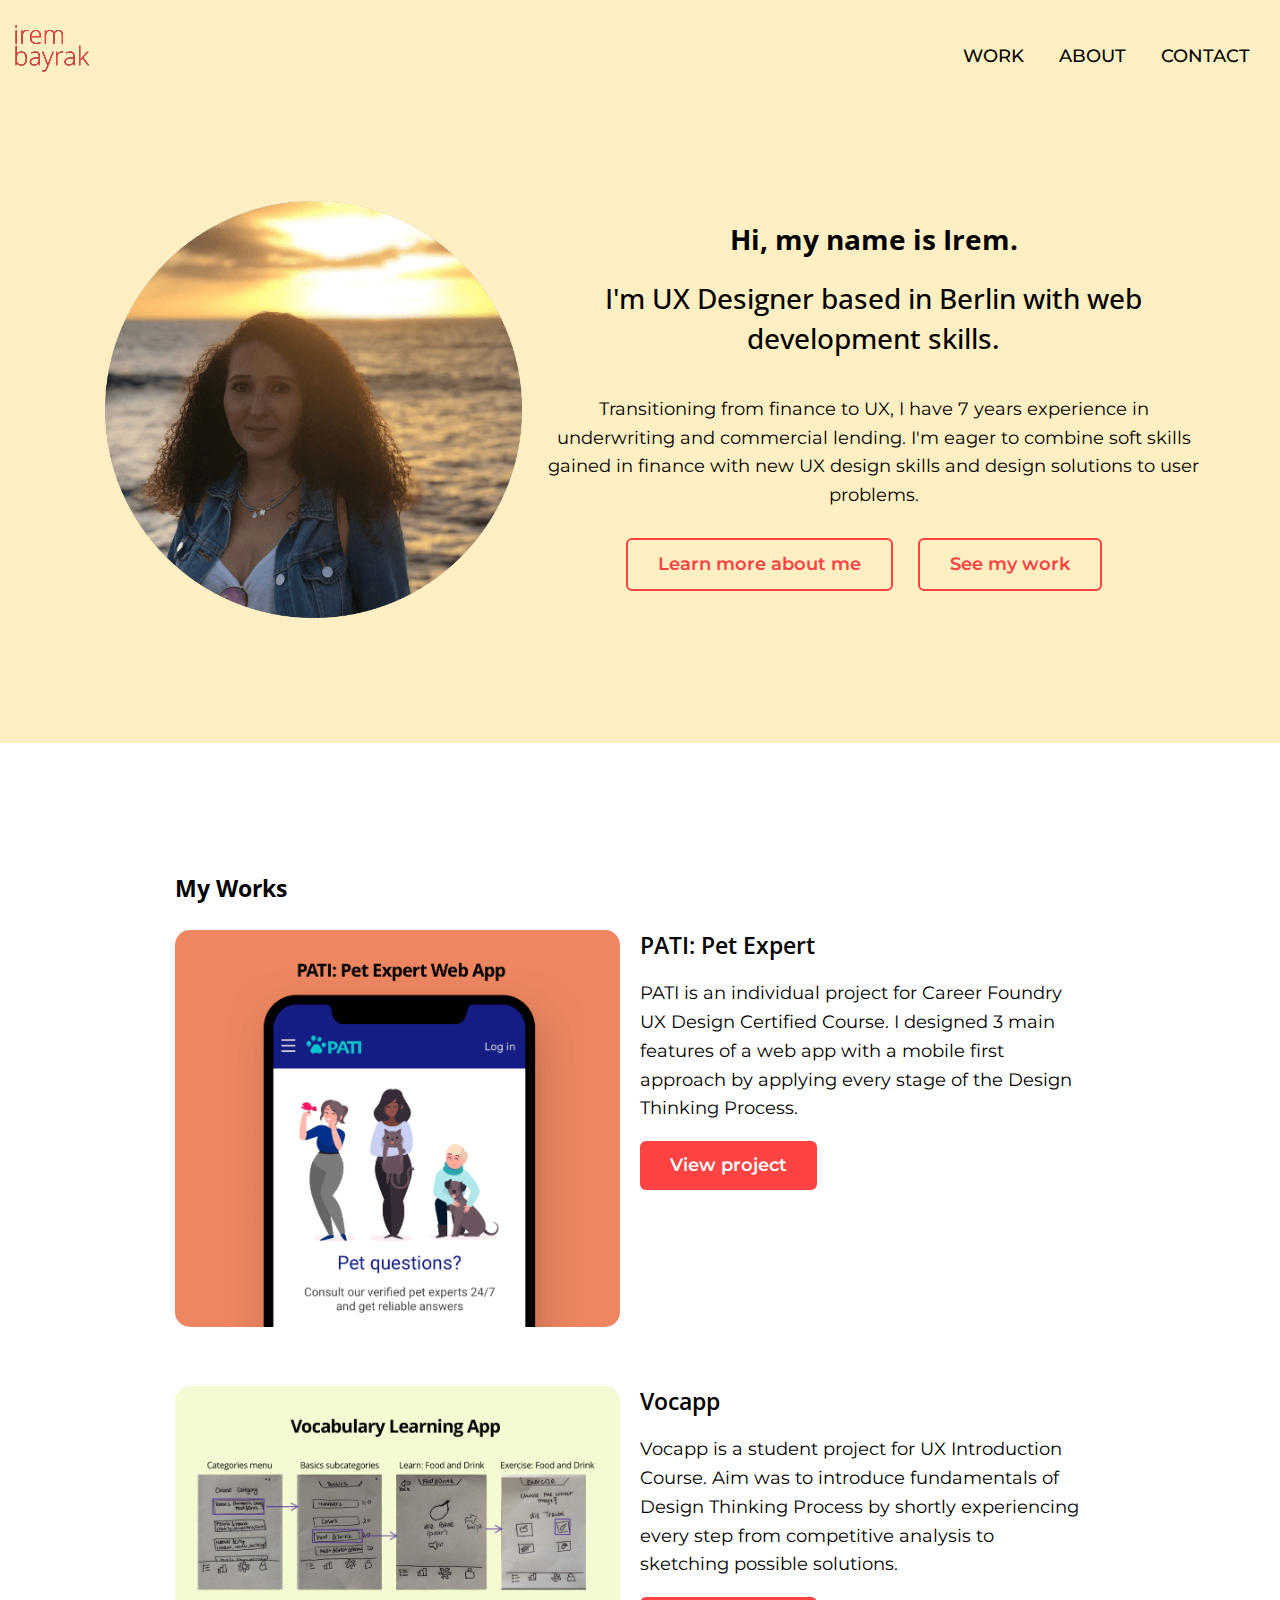
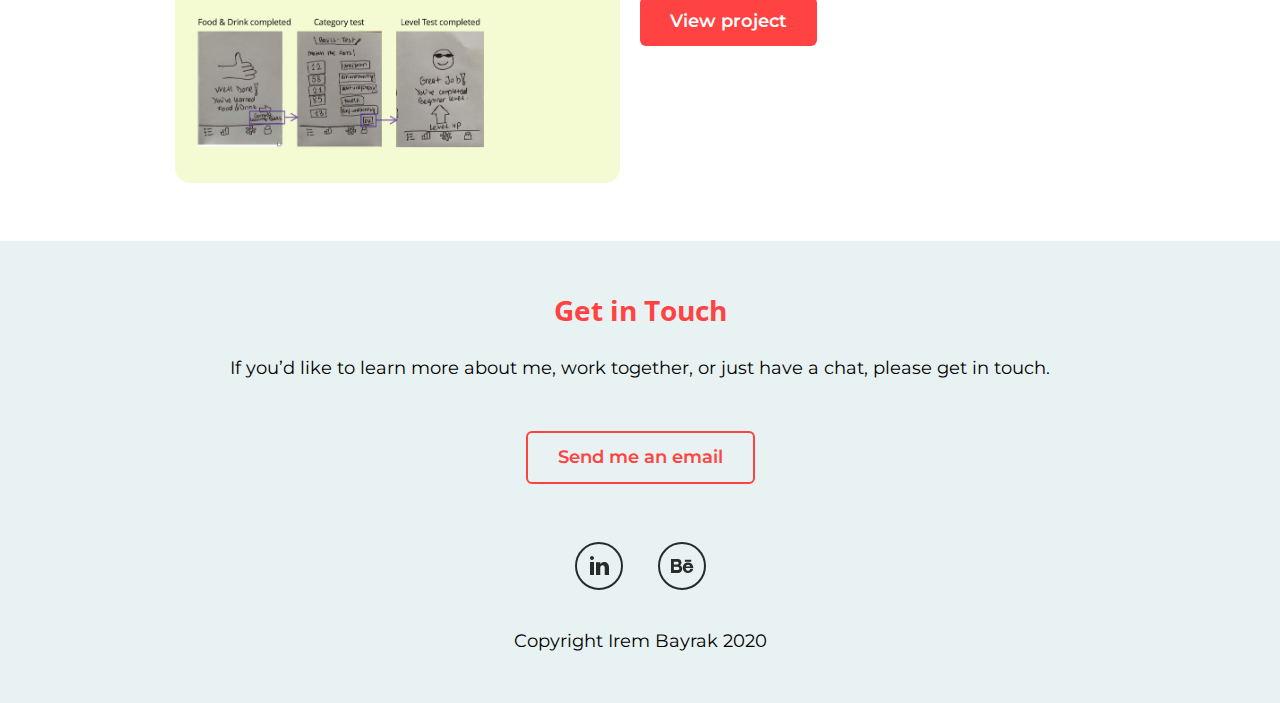
==== commit afdafab4: "refine" ====
--- a/index.html
+++ b/index.html
@@ -43,7 +43,7 @@
           <div class="row">
             <div class="col-md-6 col-lg-7 col-xl-7">
               <h1>Hi, my name is Irem. <span>I'm UX Designer based in Berlin with web development skills.</span></h1>
-              <p> Transition from finance to UX, I have 7 years experience in underwriting and commercial lending. I'm eager to combine soft skills gained in finance with new UX design skills and design solutions to user problems.</p>
+              <p> Transitioning from finance to UX, I have 7 years experience in underwriting and commercial lending. I'm eager to combine soft skills gained in finance with new UX design skills and design solutions to user problems.</p>
               <div class=links>
                 <a href="about.html" class="button links">Learn more about me</a>
                 <a href="#work" class="button links">See my work</a>
--- a/css/style.css
+++ b/css/style.css
@@ -128,8 +128,14 @@
   padding-bottom: 25px;
 }
 
+#userresearch .row {
+  margin: 0;
+  /* 25px top and bottom, 0 left and right */
+}
+
 .logo {
-  max-width: 75px;
+  max-width: 60px;
+  margin-top: 5px;
 }
 
 header {
@@ -165,7 +171,6 @@
 }
 
 nav>ul>li>a {
-  padding: 0 15px;
   text-transform: uppercase;
   text-decoration: none;
   font-weight: 500;
@@ -177,8 +182,8 @@
   color: #000000;
 }
 
-nav>ul>li>a.active {
-  border-bottom: 2px solid #FF4242;
+#active-mobile {
+  background-color: rgba(255, 66, 66, 0.5);
 }
 
 #hero h1 {
@@ -202,11 +207,12 @@
 }
 
 #work h3 {
-  color: #ff4242;
+  color: #000000;
+  margin-bottom: 10px;
 }
 
 main {
-  padding-top: 85px;
+  padding-top: 64px;
 }
 
 h1, h2 {
@@ -221,12 +227,11 @@
   background-color: #E8F2F2;
   text-align: center;
   padding: 30px 0;
-  margin-top: 100px;
 }
 
 footer h2 {
   color: #ff4242;
-  margin-top: 50px;
+  margin-top: 0px;
   font-size: 1.5625em;
 }
 
@@ -389,6 +394,7 @@
 nav>ul {
   list-style-type: none;
   padding: 0;
+  margin: 0;
 }
 
 .navtoggle.responsive nav {
@@ -449,7 +455,7 @@
 
 #userinterface {
   background-color: #e3e2e8;
-  padding: 80px 0 50px 0;
+  padding: 30px 0 50px 0;
   margin-top: 50px;
 }
 
@@ -477,6 +483,10 @@
   background-color: #e3e2e8;
   padding: 10px 0 50px 0;
   margin-top: 100px;
+}
+
+#problem h2 {
+  margin-top: 68px;
 }
 
 .flow {
@@ -526,6 +536,12 @@
   background-color: #e3e2e8;
 }
 
+#buttoncv {
+  text-align: center;
+  margin: auto;
+  margin-top: 30px;
+}
+
 .button.links {
   background-color: transparent;
   color: #ff4242 !important;
@@ -540,7 +556,7 @@
 }
 
 #hero {
-  padding: 10px 0;
+  padding: 10px 0 0 0;
   background-color: #ffefc2;
 }
 
@@ -570,7 +586,7 @@
 }
 
 .oval {
-  background: #C1307F;
+  background: #F9DBCF;
   margin: auto;
   width: 75px;
   height: 75px;
@@ -583,7 +599,7 @@
 .oval span {
   font-size: 24px;
   font-weight: 600;
-  color: #ffffff;
+  color: #000000;
   width: auto;
   display: block;
   font-family: 'Open Sans', sans-serif;
@@ -591,8 +607,8 @@
 
 .userinsight-text span {
   font-family: 'Open Sans', sans-serif;
-  font-size: 16px;
-  color: #C1307F;
+  font-size: 18px;
+  color: #EE8761;
   font-weight: 700;
   display: flex;
   height: 75px;
@@ -603,37 +619,50 @@
 
 .userinsight .insight {
   float: left;
-  width: 50%;
+  width: 100%;
   text-align: center;
   list-style-type: none;
-  margin: 0 0px;
-}
-
-.userinsight .proximity {
-  width: 100%;
-  float: right;
+}
+
+.insight {
+  padding: 20px 0;
+  margin-bottom: 10px;
+  border: 2px solid;
+  border-color: white;
+  border-radius: 10px;
+  -webkit-box-shadow: 0px 4px 12px -2px rgba(210, 210, 212, 1);
+  -moz-box-shadow: 0px 4px 12px -2px rgba(210, 210, 212, 1);
+  box-shadow: 0px 4px 12px -2px rgba(210, 210, 212, 1);
 }
 
 .userinsight {
   margin-top: 50px;
 }
 
-.userinsight .margintop {
-  margin-top: 40px;
-}
-
 .userinsight p {
-  font-size: 14px;
   width: auto;
   margin: auto;
-  margin-top: 10px;
-  max-width: 200px;
+  margin-top: 20px;
+  max-width: 250px;
 }
 
 /* ==============================
 Medium devices (640px and larger)
 ================================= */
 @media only screen and (min-width: 640px) {
+  .userinsight p {
+    width: auto;
+    margin: auto;
+    margin-top: 10px;
+    max-width: 200px;
+  }
+
+  .insight {
+    padding: 20px 0;
+    -webkit-box-shadow: none;
+    border: 0;
+  }
+
   header {
     text-align: unset;
     padding: 20px 0 13px;
@@ -643,27 +672,11 @@
     margin-top: 101px;
   }
 
-  .userinsight .insight {
-    float: left;
-    width: 20%;
-    text-align: center;
-    list-style-type: none;
-  }
-
-  .userinsight {
-    list-style-type: none;
-    padding: 0px;
-  }
-
   .userinsight p {
-    font-size: 14px;
-    max-width: 150px;
+    font-size: 16px;
+    max-width: 200px;
     margin: auto;
-    margin-top: 10px;
-  }
-
-  .userinsight .margintop {
-    margin-top: 0px;
+    margin-top: 20px;
   }
 
   .row::after, .userinsight:after {
@@ -725,6 +738,12 @@
     font-size: 1.5625em;
   }
 
+  #userinterface {
+    background-color: #e3e2e8;
+    padding: 80px 0 50px 0;
+    margin-top: 50px;
+  }
+
   #aboutimage .container {
     max-width: 1200px;
   }
@@ -774,6 +793,7 @@
   .patiimages {
     max-width: 800px;
   }
+
 
   ul.pullUp a:before {
     position: absolute;
@@ -843,6 +863,38 @@
     transition: 0.2s color;
     margin: 10px 20px 10px 0;
   }
+
+  footer h2 {
+    margin-top: 20px;
+  }
+
+  .logo {
+    max-width: 75px;
+  }
+
+  nav>ul>li>a.active {
+    border-bottom: 2px solid #FF4242;
+  }
+
+  #active-mobile {
+    background-color: white;
+  }
+
+  nav>ul>li>a {
+    padding: 0 15px;
+  }
+
+  .userinsight .insight {
+    float: left;
+    width: 33%;
+    text-align: center;
+  }
+
+  #secondrow .insight {
+    float: left;
+    width: 50%;
+  }
+
 }
 
 /* ==============================
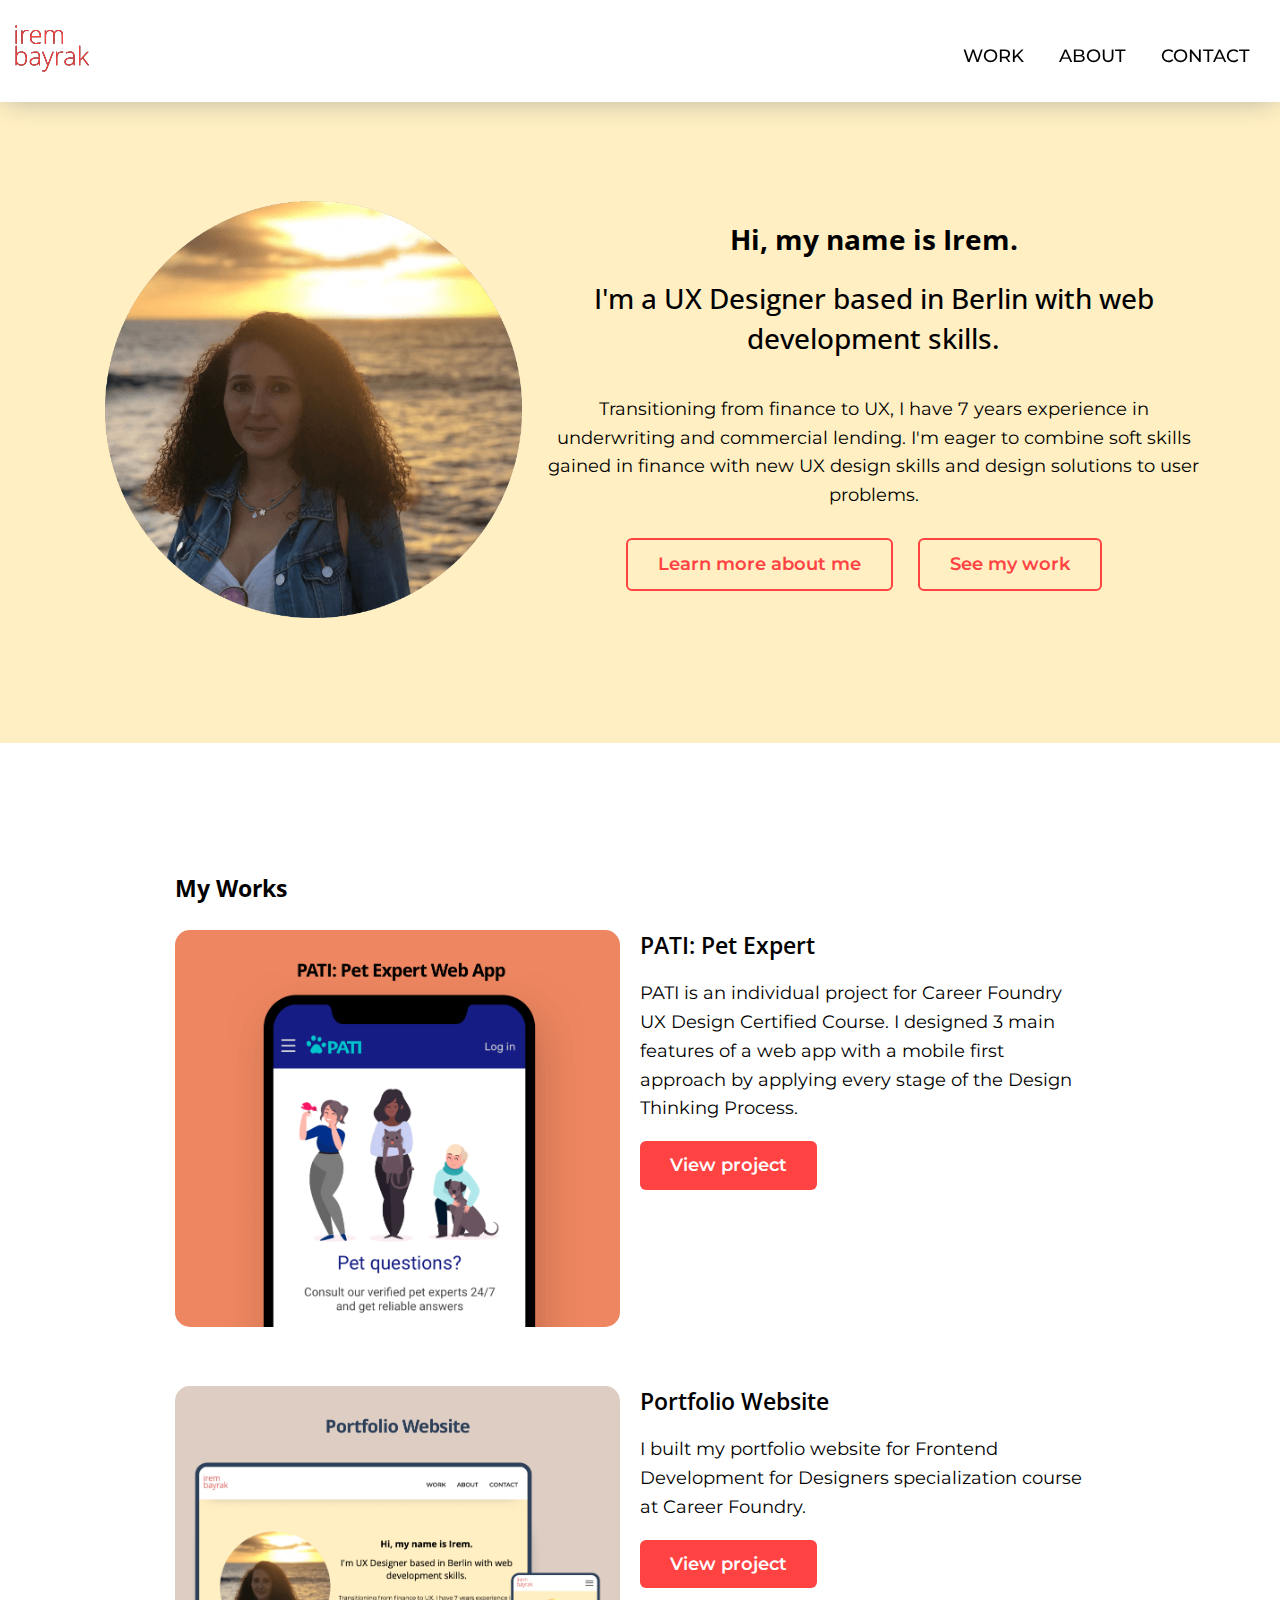
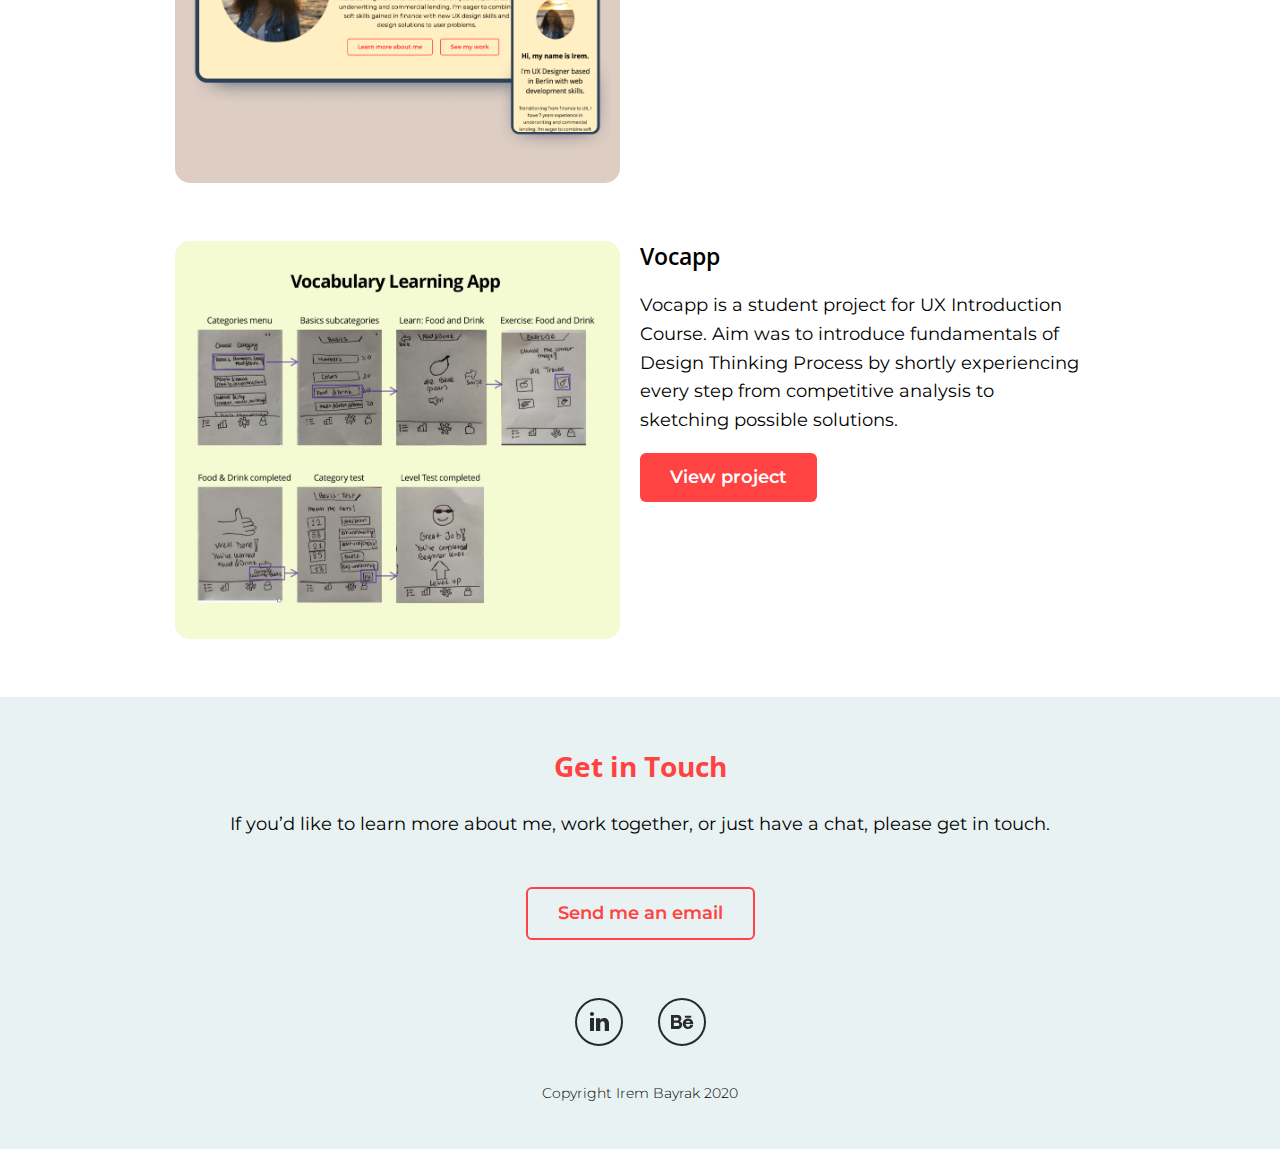
==== commit cadb3973: "ll" ====
--- a/index.html
+++ b/index.html
@@ -4,10 +4,10 @@
 <head>
   <meta charset="utf-8">
   <meta name="viewport" content="width=device-width, initial-scale=1">
-  <title>IremBayrak UX/UI Designer Berlin</title>
+  <title>Irem Bayrak UX Designer Berlin</title>
   <link rel="stylesheet" type="text/css" href="css/normalize.css">
   <link rel="stylesheet" type="text/css" href="css/style.css">
-  <link href="https://fonts.googleapis.com/css2?family=Montserrat:wght@400;500;600;700&family=Open+Sans:wght@400;600;700&display=swap" rel="stylesheet">
+  <link href="https://fonts.googleapis.com/css2?family=Montserrat:wght@300;400;500;600;700&family=Open+Sans:wght@300;400;600;700&display=swap" rel="stylesheet">
 </head>
 
 <body>
@@ -15,13 +15,13 @@
     <div class="container">
       <div class="navtoggle" id="myNavtoggle">
         <a href="index.html">
-          <img class="logo" src="img/logo.svg" alt="Irem Bayrak">
+          <img id="logo" src="img/logo.svg" alt="Irem Bayrak">
         </a>
         <nav>
-          <ul class="pullUp">
-            <li><a href="index.html#work-section" onclick="menuToggle()">Work</a></li>
-            <li><a href="about.html">About</a></li>
-            <li><a href="#contact" onclick="menuToggle()">Contact</a></li>
+          <ul class="pullUp" id="shrink">
+            <li class="reverse"><a href="index.html#work-section" id="menuindex" onclick="menuToggle()">Work</a></li>
+            <li><a href="about.html" id="menuabout">About</a></li>
+            <li class="reverse"><a href="#contact" id="menucontact" onclick="menuToggle()">Contact</a></li>
             <li class="hamburger" id="hamburger-1"><a href="javascript:void(0);" class="icon" onclick="menuToggle()">
                 <span class="line"></span>
                 <span class="line"></span>
@@ -42,7 +42,7 @@
           </div>
           <div class="row">
             <div class="col-md-6 col-lg-7 col-xl-7">
-              <h1>Hi, my name is Irem. <span>I'm UX Designer based in Berlin with web development skills.</span></h1>
+              <h1>Hi, my name is Irem. <span>I'm a UX Designer based in Berlin with web development skills.</span></h1>
               <p> Transitioning from finance to UX, I have 7 years experience in underwriting and commercial lending. I'm eager to combine soft skills gained in finance with new UX design skills and design solutions to user problems.</p>
               <div class=links>
                 <a href="about.html" class="button links">Learn more about me</a>
@@ -59,7 +59,10 @@
         <div id="work-section" class="anchor">
           <a name="target">&nbsp;</a>
         </div>
+
         <h2>My Works</h2>
+
+
         <div class="row">
           <div class="col-md-6">
             <a href="pati.html">
@@ -72,6 +75,21 @@
             <a href="pati.html" class="button">View project</a>
           </div>
         </div>
+
+
+        <div class="row">
+          <div class="col-md-6">
+            <a href="website.html">
+              <img src="img/website/websitehomepage.png" class="projectsmainpage" alt="Website Project Image">
+            </a>
+          </div>
+          <div class="col-md-6">
+            <h3>Portfolio Website</h3>
+            <p>I built my portfolio website for Frontend Development for Designers specialization course at Career Foundry.</p>
+            <a href="website.html" class="button">View project</a>
+          </div>
+        </div>
+
         <div class="row">
           <div class="col-md-6">
             <a href="vocapp.html" id="vocapp">
@@ -109,17 +127,17 @@
       <div class="container">
         <ul>
           <li class="smicon"> <a href="https://www.linkedin.com/in/irembayrak/" target="_blank">
-          <img src="img/linkedin.svg" alt="linkedin">
+              <img src="img/linkedin.svg" alt="linkedin">
             </a></li>
           <li class="smicon">
-            <a href="https://www.behance.net/rembayrak" target="_blank">
+            <a href="https://www.behance.net/irembayrak" target="_blank">
               <img src="img/behance.svg" alt="behance">
             </a></li>
         </ul>
       </div>
     </div>
     <div>
-      <p>Copyright Irem Bayrak 2020</p>
+      <p class="copyright">Copyright Irem Bayrak 2020</p>
     </div>
   </footer>
   <script src="https://code.jquery.com/jquery-3.5.1.min.js" integrity="sha256-9/aliU8dGd2tb6OSsuzixeV4y/faTqgFtohetphbbj0=" crossorigin="anonymous"></script>
--- a/css/style.css
+++ b/css/style.css
@@ -102,18 +102,6 @@
   color: #ffffff !important;
 }
 
-#about-navbar {
-  background-color: white;
-}
-
-#pati-navbar {
-  background-color: #ee8761;
-}
-
-#vocapp-navbar {
-  background-color: #F4FAD2;
-}
-
 /* Layout styling */
 .container {
   padding: 0 15px;
@@ -133,16 +121,19 @@
   /* 25px top and bottom, 0 left and right */
 }
 
-.logo {
+#logo {
   max-width: 60px;
   margin-top: 5px;
+  transition: 0.5s;
 }
 
 header {
   padding: 10px 0 4px;
   position: fixed;
+  transition: 0.2s;
   width: 100%;
-  background-color: #ffefc2;
+  background: white;
+box-shadow: 0px 0px 30px -6px rgba(148, 148, 148, 1);
 }
 
 header .container {
@@ -176,6 +167,7 @@
   font-weight: 500;
   color: #000000;
   border-bottom: 2px solid transparent;
+  transition: 0.2s;
 }
 
 nav>ul>li>a:visited {
@@ -254,6 +246,11 @@
   text-align: left;
   margin: 0.67em 0;
   margin-top: 50px;
+}
+
+.copyright {
+  font-weight: 300;
+  font-size: 14px;
 }
 
 .patiimg1 {
@@ -443,6 +440,24 @@
   -ms-transform: translateY(-8px) rotate(-45deg);
   -o-transform: translateY(-8px) rotate(-45deg);
   transform: translateY(-8px) rotate(-45deg);
+}
+
+#hamburger-1.reverse-animate .line:nth-child(2) {
+  opacity: 1;
+}
+
+#hamburger-1.reverse-animate .line:nth-child(1) {
+  -webkit-transform: translateY(-8px) rotate(-45deg);
+  -ms-transform: translateY(-8px) rotate(-45deg);
+  -o-transform: translateY(-8px) rotate(-45deg);
+  transform: translateY(-8px) rotate(-45deg);
+}
+
+#hamburger-1.reverse-animate .line:nth-child(3) {
+  -webkit-transform: translateY(8px) rotate(45deg);
+  -ms-transform: translateY(8px) rotate(45deg);
+  -o-transform: translateY(8px) rotate(45deg);
+  transform: translateY(8px) rotate(45deg);
 }
 
 .userflowcont img {
@@ -646,10 +661,202 @@
   max-width: 250px;
 }
 
+.websiteimage {
+  background: #2d4059;
+}
+
+.websiteimage img {
+  padding: 50px 0 30px 0;
+}
+
+.website-main h1, .website-main h2, .website-main h3 {
+  color: #ea5455;
+}
+
+.website-main p, .website-main li {
+  color: #2d4059;
+}
+
+.website-main h3 {
+  margin-top: 50px;
+  font-size: 18px;
+}
+
+.design {
+  max-width: 400px;
+  margin-top: 20px;
+}
+
+.designcont {
+  text-align: center;
+}
+
+.websitegoals {
+  max-width: 100px;
+}
+
+.negativemargin {
+  margin-left: 0px;
+}
+
+.toppadding {
+  padding-top: 10px;
+}
+
+.websiteimages {
+  margin-top: 30px;
+}
+
+#usabilitytest {
+  background: #f6f0ed;
+  margin-top: 50px;
+  padding: 10px 0 50px 0;
+}
+
+#usabilitytest h2 {
+  color: #2d4059;
+}
+
+#usabilitytest h3 {
+  color: #2d4059;
+  margin-top: 0;
+}
+
+.testoverview {
+  margin: 50px 0 75px 0;
+}
+
+.listspace {
+  margin-top: 20px;
+}
+
+.website-main strong {
+  color: #ea5455;
+}
+
+#reiteration strong {
+  color: #EA5455;
+  font-weight: 500;
+  font-size: 16px;
+}
+
+#reiteration img {
+  margin-bottom: 50px;
+}
+
+#reiteration {
+  text-align: center;
+}
+
+#website-conclusion {
+  background: #2D4059;
+  padding: 100px 0;
+}
+
+#website-conclusion h2 {
+  margin-top: 0;
+  margin-bottom: 50px;
+  color: #DECDC3;
+}
+
+#website-conclusion p {
+  color: #fffefe;
+}
+
+#website-body {
+  background: #fffefe;
+}
+
+.row::after, .testoverview:after {
+  content: "";
+  clear: both;
+  display: table;
+}
+
+.testoverview p {
+  width: auto;
+  margin: auto;
+  margin-top: 10px;
+  max-width: 200px;
+  color: #ea5455;
+}
+
+.testoverview .overview {
+  float: left;
+  width: 50%;
+  text-align: center;
+  padding: 0 20px;
+}
+
+.testoverview img {
+  max-width: 100px;
+}
+
+#browser-icon {
+  float: left;
+  width: 100%;
+  margin-top: 50px;
+}
+
+.row::after, .goalrow:after {
+  content: "";
+  clear: both;
+  display: table;
+}
+
+.thegoals {
+  float: left;
+  text-align: center;
+  width: 100%;
+}
+
+.thegoals img {
+  max-width: 75px;
+}
+
+.thegoals p {
+  margin-top: 0px;
+}
+
+#index h3 {
+  margin: 0;
+}
+
 /* ==============================
 Medium devices (640px and larger)
 ================================= */
 @media only screen and (min-width: 640px) {
+  #website-conclusion {
+    padding: 50px 0;
+    margin-top: 100px;
+  }
+
+  .thegoals p {
+    margin-left: -120px;
+    margin-top: 20px;
+  }
+
+  .testoverview .overview {
+    float: left;
+    width: 33%;
+  }
+
+  #browser-icon {
+    float: left;
+    width: 33%;
+    margin: 0;
+  }
+
+  .thegoals img {
+    max-width: 50%;
+  }
+
+  .thegoals {
+    float: left;
+    text-align: left;
+    width: 100%;
+  }
+
   .userinsight p {
     width: auto;
     margin: auto;
@@ -793,7 +1000,6 @@
   .patiimages {
     max-width: 800px;
   }
-
 
   ul.pullUp a:before {
     position: absolute;
@@ -868,7 +1074,7 @@
     margin-top: 20px;
   }
 
-  .logo {
+  #logo {
     max-width: 75px;
   }
 
@@ -895,6 +1101,13 @@
     width: 50%;
   }
 
+  .col-lg-8 {
+    width: 66.66666%;
+  }
+
+  .col-lg-4 {
+    width: 33.33333%;
+  }
 }
 
 /* ==============================
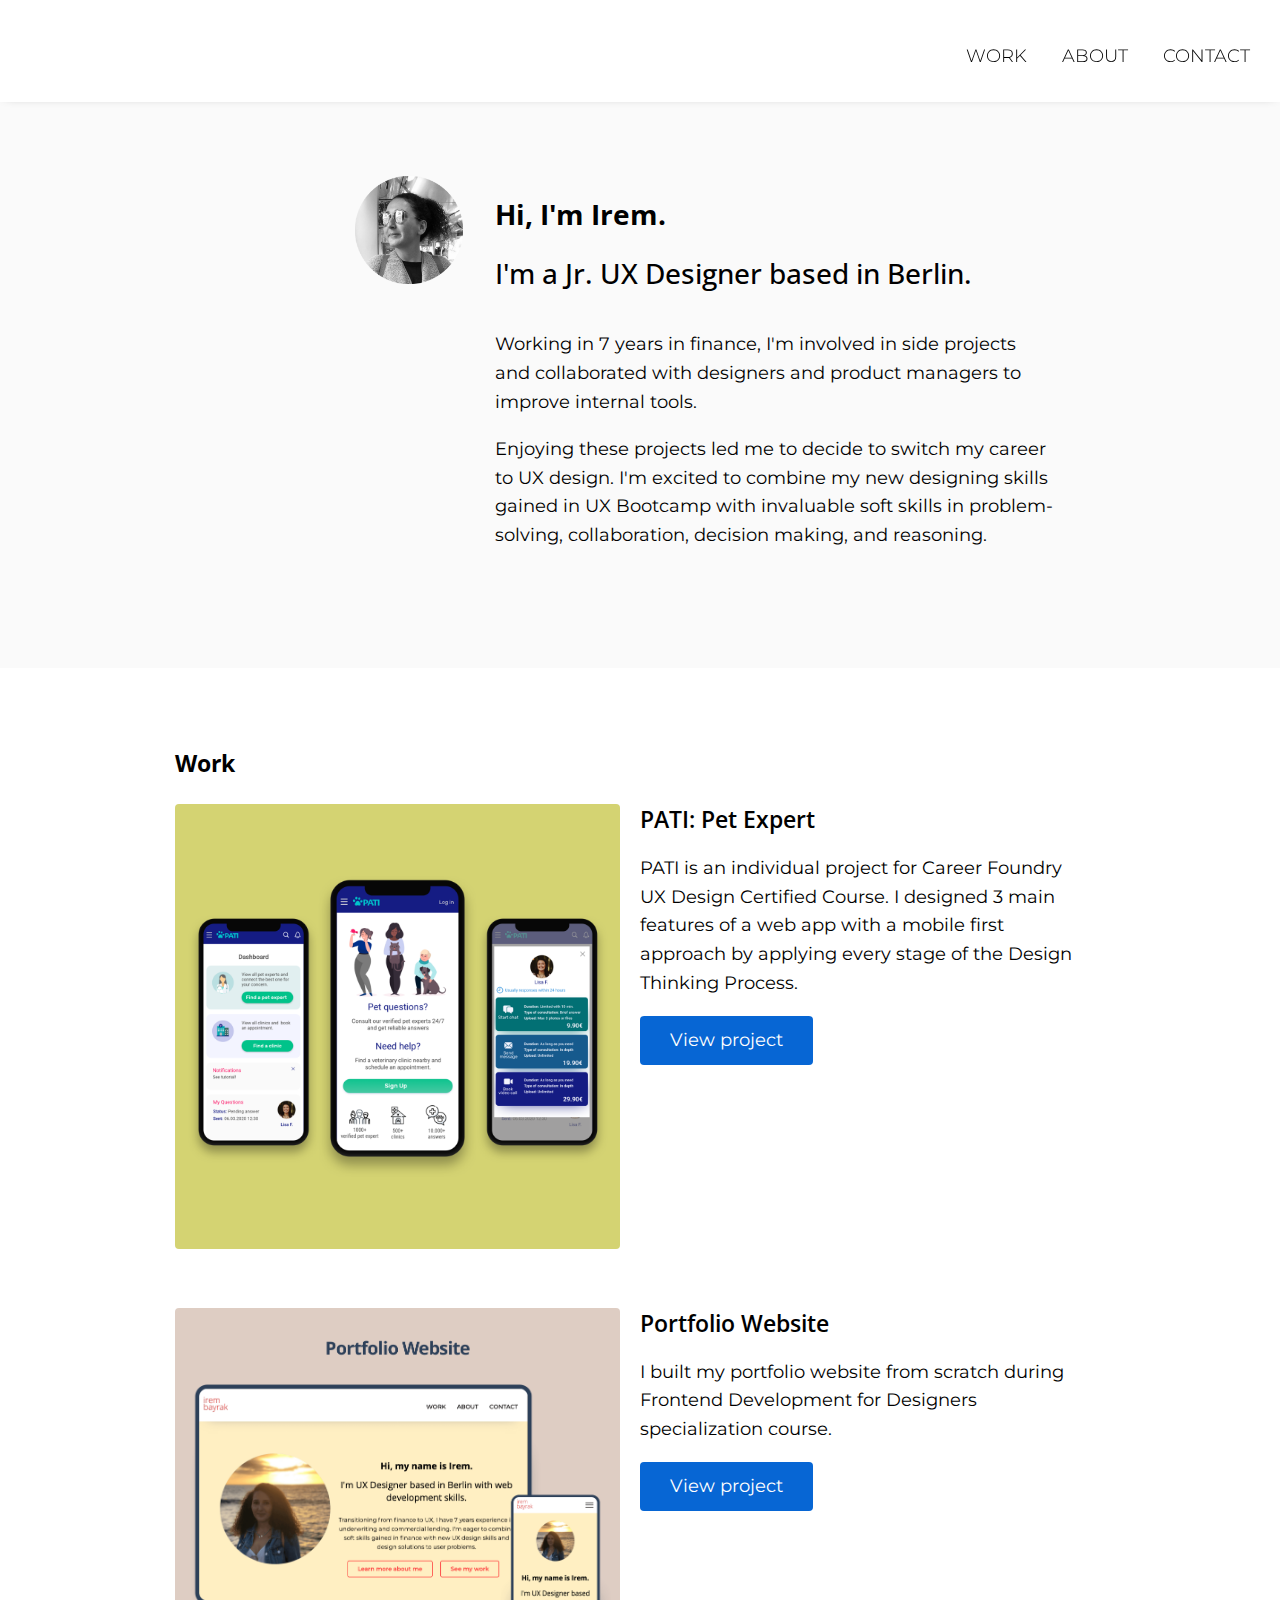
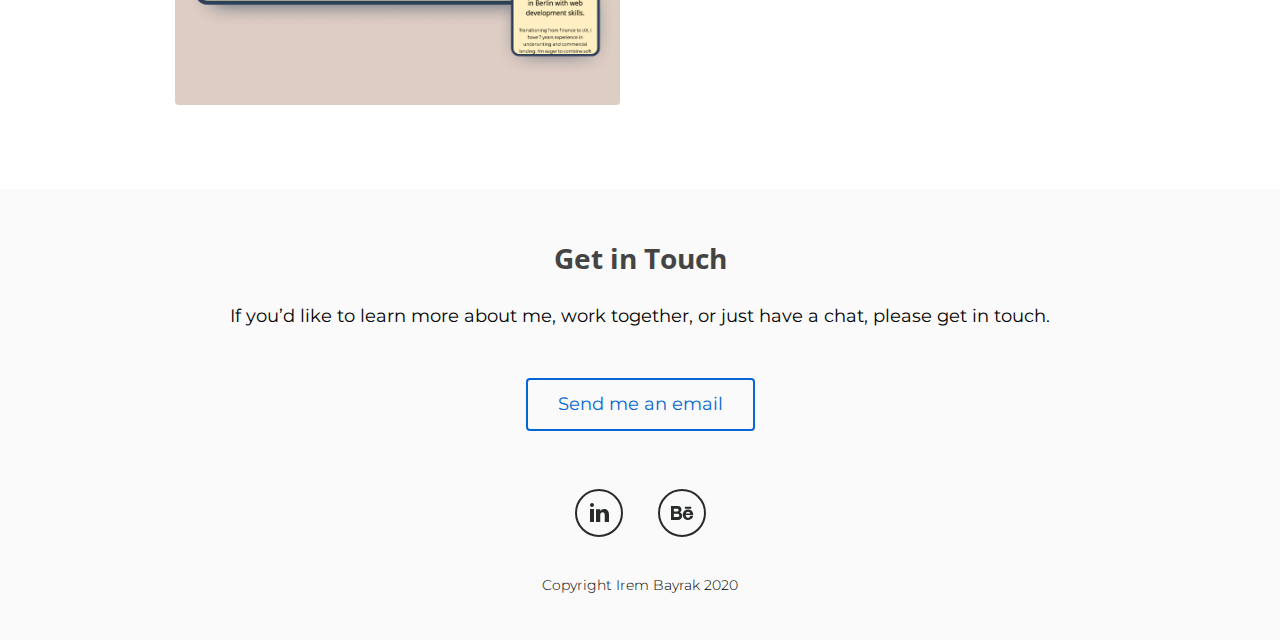
==== commit efe0d831: "new website" ====
--- a/index.html
+++ b/index.html
@@ -14,9 +14,6 @@
   <header id="navbar">
     <div class="container">
       <div class="navtoggle" id="myNavtoggle">
-        <a href="index.html">
-          <img id="logo" src="img/logo.svg" alt="Irem Bayrak">
-        </a>
         <nav>
           <ul class="pullUp" id="shrink">
             <li class="reverse"><a href="index.html#work-section" id="menuindex" onclick="menuToggle()">Work</a></li>
@@ -37,17 +34,15 @@
     <div id="hero">
       <div class="container">
         <div class="row">
-          <div class="col-md-6 col-lg-5 col-xl-5">
-            <img src="img/irembayrak.png" class="iremmainpage" alt="My Image">
+          <div class="col-md-6 col-lg-4 col-xl-4">
+            <img src="img/iremheadshotimage.png" class="iremmainpage" alt="Irem's headshot photo">
           </div>
           <div class="row">
-            <div class="col-md-6 col-lg-7 col-xl-7">
-              <h1>Hi, my name is Irem. <span>I'm a UX Designer based in Berlin with web development skills.</span></h1>
-              <p> Transitioning from finance to UX, I have 7 years experience in underwriting and commercial lending. I'm eager to combine soft skills gained in finance with new UX design skills and design solutions to user problems.</p>
-              <div class=links>
-                <a href="about.html" class="button links">Learn more about me</a>
-                <a href="#work" class="button links">See my work</a>
-              </div>
+            <div class="col-md-6 col-lg-8 col-xl-8">
+              <h1>Hi, I'm Irem. <span>I'm a Jr. UX Designer based in Berlin.</span></h1>
+              <p>Working in 7 years in finance, I'm involved in side projects and collaborated with designers and product managers to improve internal tools.</p>
+              <p>Enjoying these projects led me to decide to switch my career to UX design. I'm excited to combine my new designing skills gained in UX Bootcamp with invaluable soft skills in problem-solving, collaboration, decision making, and reasoning.</p>
+
             </div>
           </div>
         </div>
@@ -60,13 +55,13 @@
           <a name="target">&nbsp;</a>
         </div>
 
-        <h2>My Works</h2>
+        <h2>Work</h2>
 
 
         <div class="row">
           <div class="col-md-6">
             <a href="pati.html">
-              <img src="img/pati/pati-mainpage.png" class="projectsmainpage" alt="PATI Project Image">
+              <img src="img/pati/pati-mainpage.png" class="projectsmainpage" alt="PATI Pet Expert project image">
             </a>
           </div>
           <div class="col-md-6">
@@ -80,30 +75,15 @@
         <div class="row">
           <div class="col-md-6">
             <a href="website.html">
-              <img src="img/website/websitehomepage.png" class="projectsmainpage" alt="Website Project Image">
+              <img src="img/website/websitehomepage.png" class="projectsmainpage" alt="Portfolio Website Project image">
             </a>
           </div>
           <div class="col-md-6">
             <h3>Portfolio Website</h3>
-            <p>I built my portfolio website for Frontend Development for Designers specialization course at Career Foundry.</p>
+            <p>I built my portfolio website from scratch during Frontend Development for Designers specialization course.</p>
             <a href="website.html" class="button">View project</a>
           </div>
         </div>
-
-        <div class="row">
-          <div class="col-md-6">
-            <a href="vocapp.html" id="vocapp">
-              <img src="img/vocapp/vocapp-mainpage.jpg" class="projectsmainpage" alt="Vocapp Image">
-            </a>
-          </div>
-          <div class="col-md-6">
-            <h3>Vocapp</h3>
-            <p>Vocapp is a student project for UX Introduction Course. Aim was to introduce fundamentals of Design Thinking Process by shortly experiencing every step from competitive analysis to sketching possible solutions.</p>
-            <a href="vocapp.html" class="button">View project</a>
-          </div>
-        </div>
-      </div>
-    </div>
 
   </main>
 
@@ -127,11 +107,11 @@
       <div class="container">
         <ul>
           <li class="smicon"> <a href="https://www.linkedin.com/in/irembayrak/" target="_blank">
-              <img src="img/linkedin.svg" alt="linkedin">
+              <img src="img/linkedin.svg" alt="linkedin logo">
             </a></li>
           <li class="smicon">
             <a href="https://www.behance.net/irembayrak" target="_blank">
-              <img src="img/behance.svg" alt="behance">
+              <img src="img/behance.svg" alt="behance logo">
             </a></li>
         </ul>
       </div>
--- a/css/style.css
+++ b/css/style.css
@@ -55,29 +55,33 @@
 }
 
 a {
-  color: #ff4242;
+  color: #ffffff;
   font-weight: 600;
 }
 
 a:visited {
-  color: #ff4242;
+  color: #ffffff;
 }
 
 a:hover, a:focus {
-  color: #d50d0d;
+  color: #fffff;
+}
+
+.button:hover, .button:focus {
+  background-color: #0766D4;
+  color: #ffffff;
 }
 
 a:active {
-  color: #ff4242;
+  color: #000000;
 }
 
 .button {
   display: inline-block;
-  background-color: #ff4242;
-  color: #ffffff !important;
-  font-weight: 600;
+background-color: #0766D4;
+  font-weight: 400;
   padding: 10px 30px;
-  border-radius: 6px;
+  border-radius: 4px;
   /* width of the border, type, color */
   transition: 0.2s opacity;
   text-decoration: none;
@@ -91,14 +95,14 @@
 
 .button.contact {
   background-color: transparent;
-  color: #ff4242 !important;
-  border: 2px solid #ff4242;
+  color: #0766D4 !important;
+  border: 2px solid #0766D4;
   transition: 0.2s color;
   margin: 30px 0;
 }
 
 .button.contact:hover {
-  background-color: #ff4242;
+  background-color: #0766D4;
   color: #ffffff !important;
 }
 
@@ -133,7 +137,7 @@
   transition: 0.2s;
   width: 100%;
   background: white;
-box-shadow: 0px 0px 30px -6px rgba(148, 148, 148, 1);
+  box-shadow: 0px 0px 10px -6px rgba(148, 148, 148, 1);
 }
 
 header .container {
@@ -145,7 +149,7 @@
 }
 
 #hero .container {
-  max-width: 1200px;
+  max-width: 900px;
 }
 
 #aboutmain .container {
@@ -164,7 +168,7 @@
 nav>ul>li>a {
   text-transform: uppercase;
   text-decoration: none;
-  font-weight: 500;
+  font-weight: 300;
   color: #000000;
   border-bottom: 2px solid transparent;
   transition: 0.2s;
@@ -180,13 +184,13 @@
 
 #hero h1 {
   padding: 0.67em 0;
-  text-align: center;
+  text-align: left;
   margin: 0;
 }
 
 #hero p {
   font-size: 1em;
-  text-align: center;
+  text-align: left;
   font-family: 'Montserrat', sans-serif;
 }
 
@@ -216,13 +220,14 @@
 }
 
 footer {
-  background-color: #E8F2F2;
+  background-color: #fafafa;
   text-align: center;
   padding: 30px 0;
+  margin-top: 50px;
 }
 
 footer h2 {
-  color: #ff4242;
+  color: #444444;
   margin-top: 0px;
   font-size: 1.5625em;
 }
@@ -254,7 +259,7 @@
 }
 
 .patiimg1 {
-  background-color: #ee8761;
+  background-color: #D4D372;
 }
 
 .patiimg1 img {
@@ -572,7 +577,11 @@
 
 #hero {
   padding: 10px 0 0 0;
-  background-color: #ffefc2;
+  background-color: #fafafa;
+  background-repeat: no-repeat;
+background-attachment: fixed;
+background-position: center;
+ background-size: cover;
 }
 
 #hero span {
@@ -585,11 +594,11 @@
   display: block;
   margin-left: auto;
   margin-right: auto;
-  width: 50%;
+  width: 30%;
 }
 
 .projectsmainpage {
-  border-radius: 15px;
+  border-radius:4px;
 }
 
 .projectsmainpage:hover {
@@ -645,9 +654,7 @@
   border: 2px solid;
   border-color: white;
   border-radius: 10px;
-  -webkit-box-shadow: 0px 4px 12px -2px rgba(210, 210, 212, 1);
-  -moz-box-shadow: 0px 4px 12px -2px rgba(210, 210, 212, 1);
-  box-shadow: 0px 4px 12px -2px rgba(210, 210, 212, 1);
+  box-shadow: 0 4px 3px 0px rgba(145,145,145,0.1);
 }
 
 .userinsight {
@@ -771,6 +778,24 @@
   content: "";
   clear: both;
   display: table;
+}
+
+.website-row:after{
+  content: "";
+  clear: both;
+  display: table;
+}
+
+.videotopmargin{
+  margin-top:85px;
+}
+
+.videotopmargin2{
+  margin-top:50px;
+}
+
+.morespace-section {
+  margin-top: 25px;
 }
 
 .testoverview p {
@@ -831,6 +856,10 @@
     margin-top: 100px;
   }
 
+  .morespace-section {
+    margin-top: 75px;
+  }
+
   .thegoals p {
     margin-left: -120px;
     margin-top: 20px;
@@ -876,7 +905,7 @@
   }
 
   #work h2 {
-    margin-top: 101px;
+    margin-top: 51px;
   }
 
   .userinsight p {
@@ -938,11 +967,15 @@
     display: block;
     margin-left: auto;
     margin-right: auto;
-  }
+      }
 
   #aboutmain h2 {
     padding-top: 0px;
     font-size: 1.5625em;
+  }
+
+  #aboutmain .container {
+  max-width: 1200px;
   }
 
   #userinterface {
@@ -1003,19 +1036,19 @@
 
   ul.pullUp a:before {
     position: absolute;
-    width: 100%;
-    height: 0px;
+    width: 0%;
+    height: 80%;
     left: 0px;
     bottom: 0px;
     content: '';
-    background: #ff4242;
+    background: #C8F449;
+    opacity: 20%;
+    transition: all 0.3s;
+  }
+
+  ul.pullUp a:hover:before {
     opacity: 70%;
-    transition: all 0.3s;
-  }
-
-  ul.pullUp a:hover:before {
-    opacity: 30%;
-    height: 100%;
+    width: 100%;
   }
 
   .navtoggle.responsive li {
@@ -1029,13 +1062,13 @@
   }
 
   #hero img {
-    width: 100%;
-    margin-left: auto;
+    width: 40%;
+    margin-left: 150px;
     margin-right: auto;
   }
 
   #hero {
-    padding: 75px 0;
+    padding: 50px 0;
   }
 
   h1, h2 {
@@ -1079,7 +1112,7 @@
   }
 
   nav>ul>li>a.active {
-    border-bottom: 2px solid #FF4242;
+      font-weight: 500;
   }
 
   #active-mobile {
@@ -1106,6 +1139,14 @@
   }
 
   .col-lg-4 {
+    width: 33.33333%;
+  }
+
+  .col-md-8 {
+    width: 66.66666%;
+  }
+
+  .col-md-4 {
     width: 33.33333%;
   }
 }
